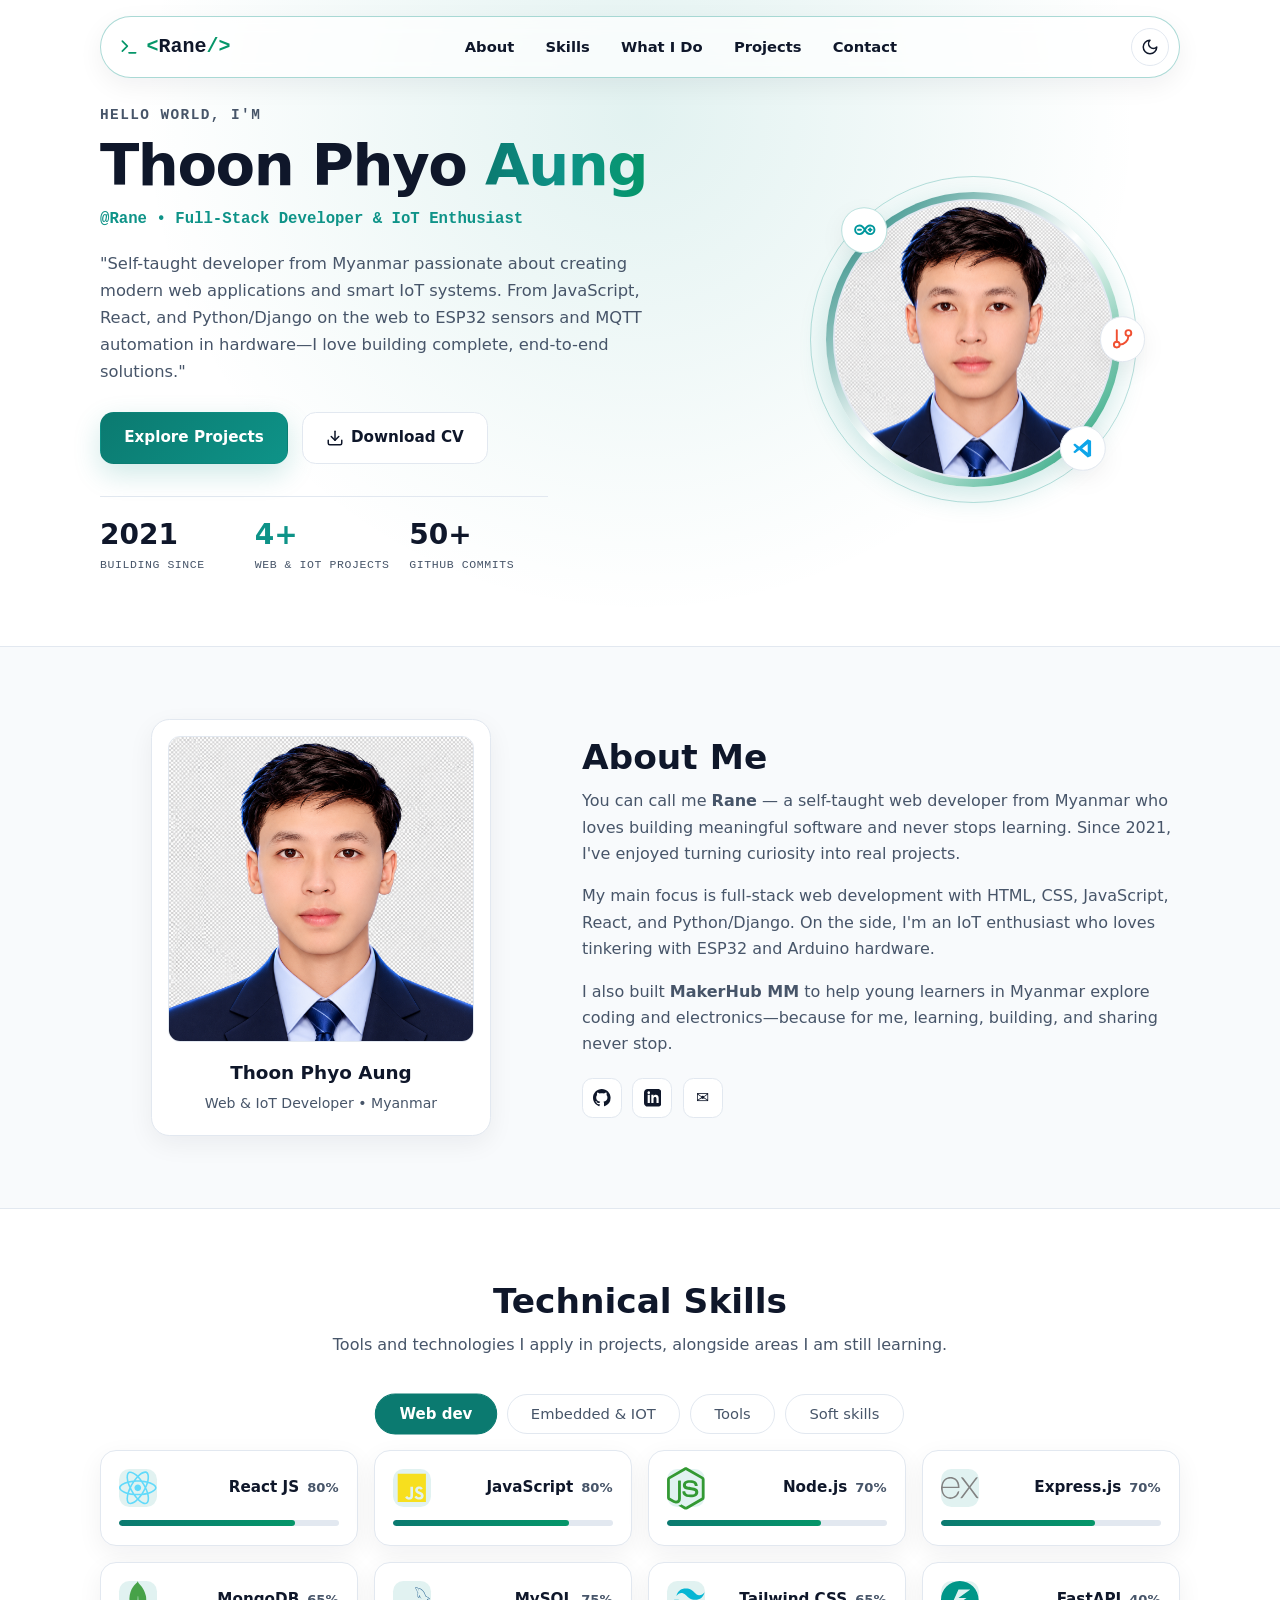
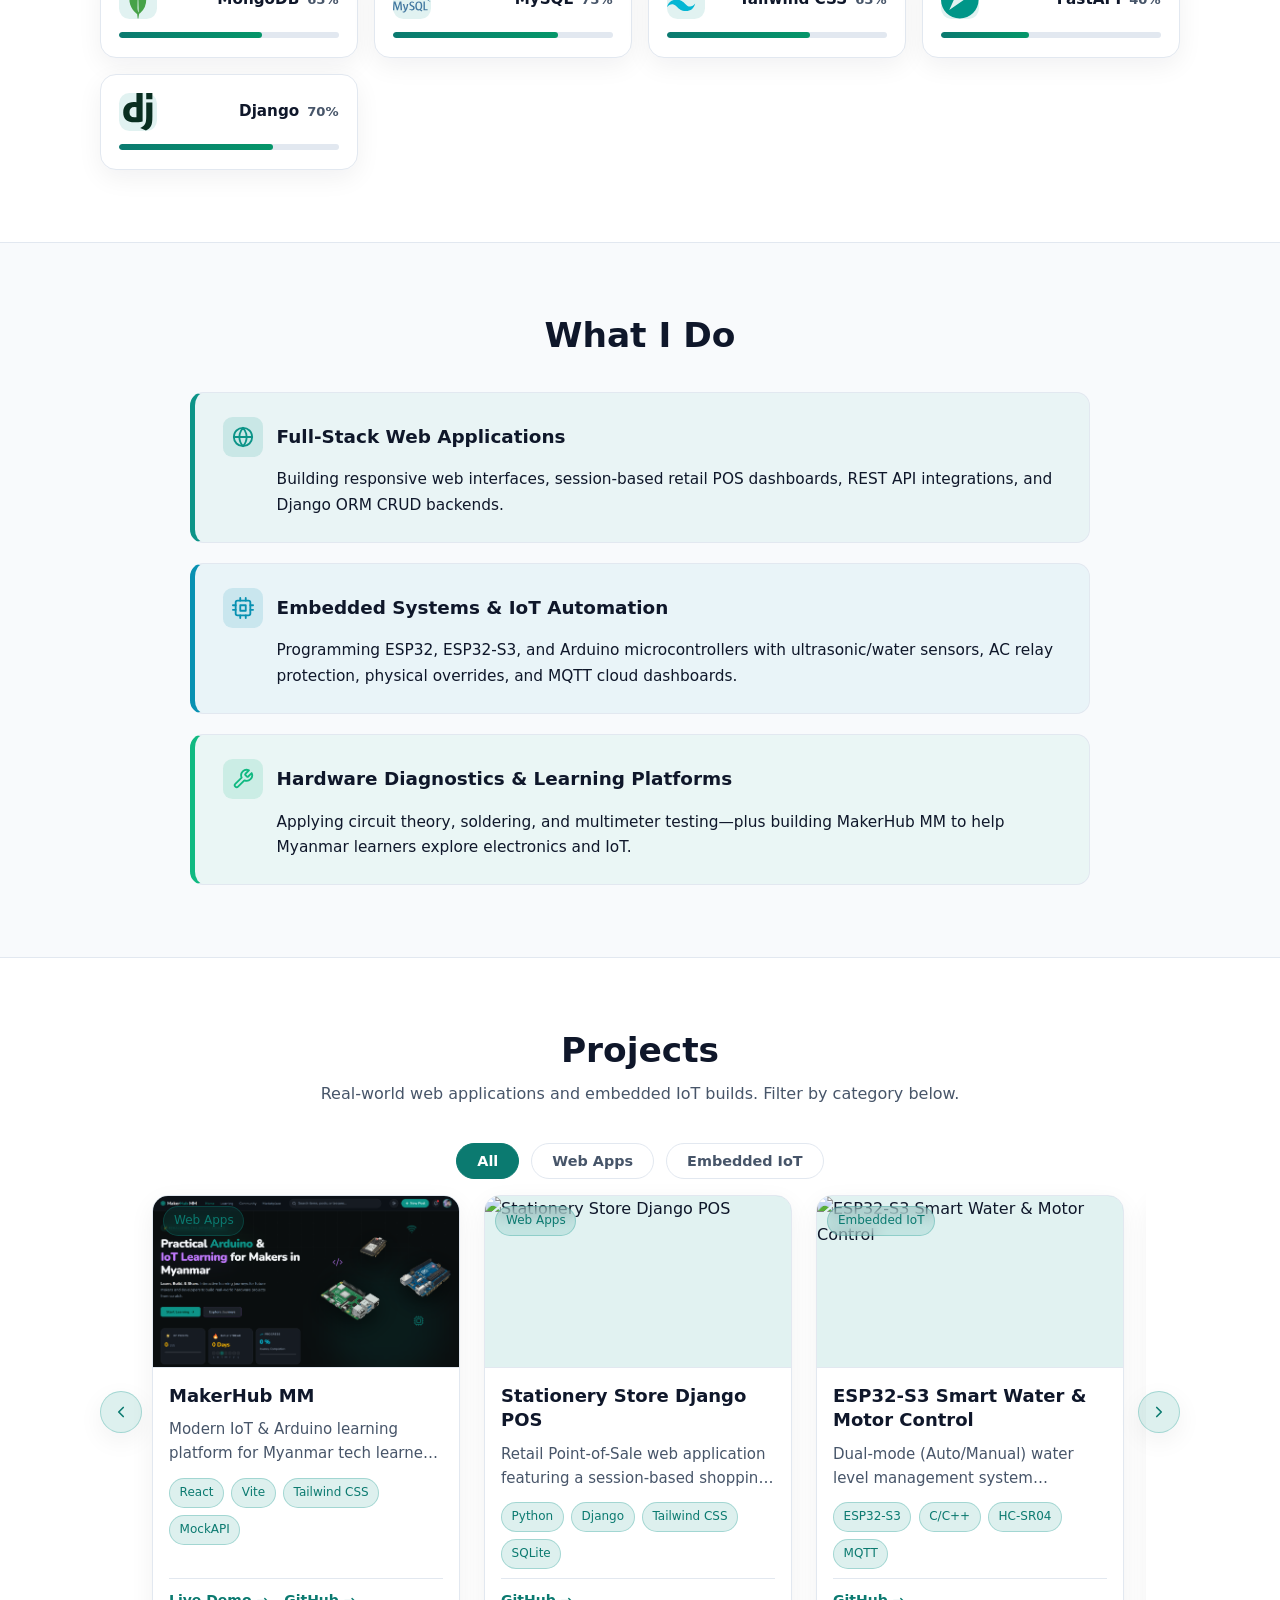
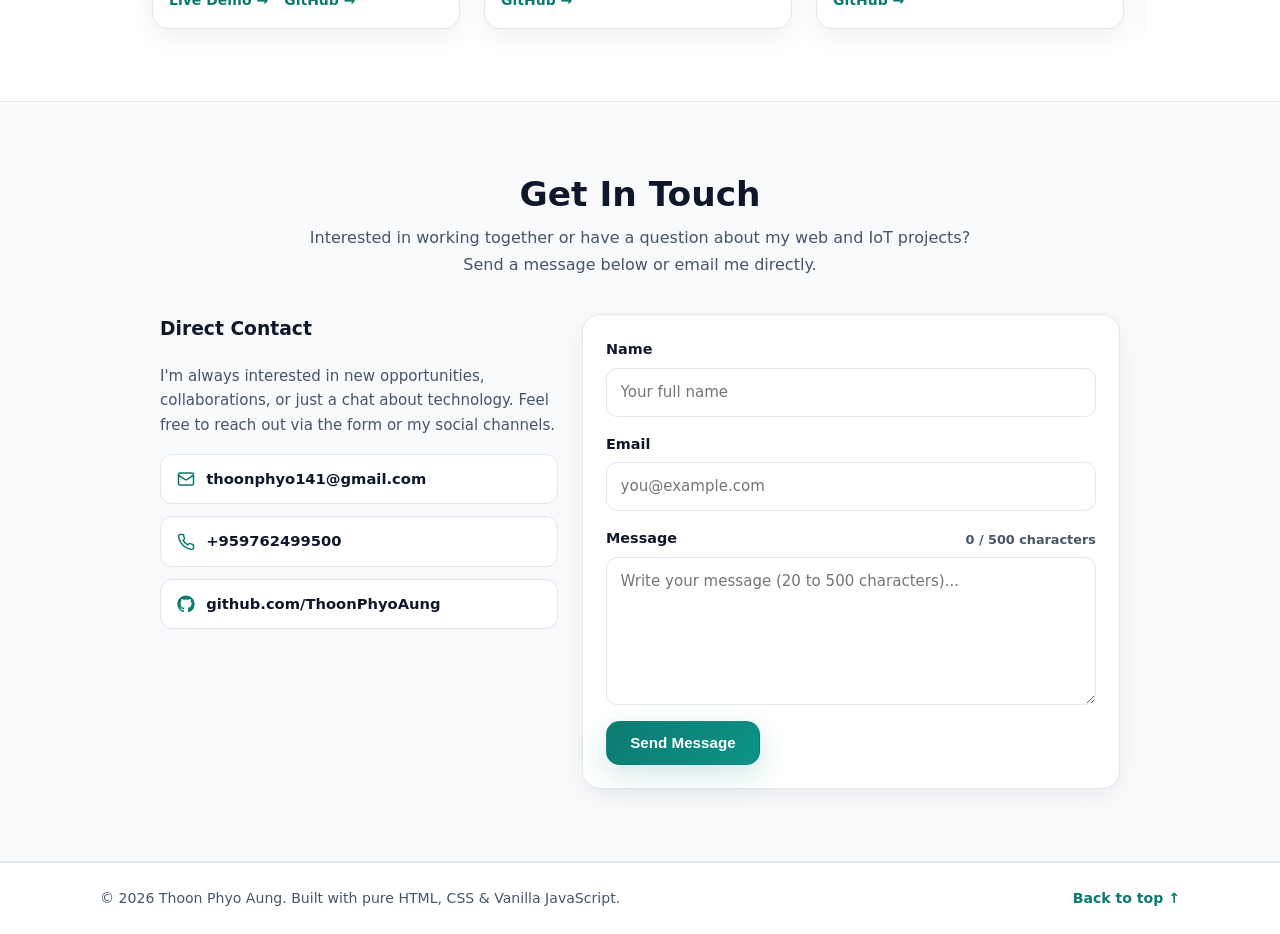
==== portfolio/index.html @ d7979cf4 "Add portfolio folder" ====
<!doctype html>
<html lang="en" data-theme="light">
  <head>
    <meta charset="UTF-8" />
    <meta name="viewport" content="width=device-width, initial-scale=1.0" />
    <meta
      name="description"
      content="Portfolio of Thoon Phyo Aung (@Rane) — Software Developer specializing in Full-Stack Web Development and Embedded IoT Systems."
    />
    <title>Thoon Phyo Aung | Software Developer</title>
    <link rel="stylesheet" href="css/style.css" />
    <script src="js/main.js" defer></script>
  </head>
  <body>
    <!-- mouse pointer -->
    <div class="pointer-fx-layer" id="pointer-fx-layer" aria-hidden="true"></div>

    <!-- ================= FLOATING PILL HEADER & NAVIGATION ================= -->
    <header class="site-header">
      <div class="container">
        <div class="nav-pill">
          <a href="#hero" class="brand-logo" aria-label="Thoon Phyo Aung Home">
            <svg
              class="brand-icon"
              viewBox="0 0 24 24"
              width="20"
              height="20"
              fill="none"
              stroke="currentColor"
              stroke-width="2"
              stroke-linecap="round"
              stroke-linejoin="round"
              aria-hidden="true"
            >
              <path d="M12 19h8"></path>
              <path d="m4 17 6-6-6-6"></path>
            </svg>
            <span>
              <span class="brand-bracket" aria-hidden="true">&lt;</span
              >Rane<span class="brand-bracket" aria-hidden="true">/&gt;</span>
            </span>
          </a>

          <nav class="desktop-nav" aria-label="Primary Navigation">
            <ul class="nav-list">
              <li><a href="#about" class="nav-link">About</a></li>
              <li><a href="#skills" class="nav-link">Skills</a></li>
              <li><a href="#what-i-do" class="nav-link">What I Do</a></li>
              <li><a href="#projects" class="nav-link">Projects</a></li>
              <li><a href="#contact" class="nav-link">Contact</a></li>
            </ul>
          </nav>

          <div class="header-actions">
            <button
              type="button"
              id="theme-toggle"
              class="icon-btn theme-toggle"
              aria-label="Switch to dark theme"
            >
              <span class="theme-icon" aria-hidden="true">
                <svg
                  class="icon-sun"
                  viewBox="0 0 24 24"
                  width="18"
                  height="18"
                  fill="none"
                  stroke="currentColor"
                  stroke-width="2"
                  stroke-linecap="round"
                  stroke-linejoin="round"
                  hidden
                >
                  <circle cx="12" cy="12" r="4"></circle>
                  <path
                    d="M12 2v2M12 20v2M4.93 4.93l1.41 1.41M17.66 17.66l1.41 1.41M2 12h2M20 12h2M6.34 17.66l-1.41 1.41M19.07 4.93l-1.41 1.41"
                  ></path>
                </svg>

                <svg
                  class="icon-moon"
                  viewBox="0 0 24 24"
                  width="18"
                  height="18"
                  fill="none"
                  stroke="currentColor"
                  stroke-width="2"
                  stroke-linecap="round"
                  stroke-linejoin="round"
                >
                  <path d="M12 3a6 6 0 0 0 9 9 9 9 0 1 1-9-9Z"></path>
                </svg>
              </span>
            </button>

            <button
              type="button"
              id="menu-toggle"
              class="icon-btn menu-btn"
              aria-label="Open navigation menu"
              aria-expanded="false"
              aria-controls="mobile-menu"
            >
              <span class="menu-icon" aria-hidden="true">☰</span>
            </button>
          </div>
        </div>

        <nav
          id="mobile-menu"
          class="mobile-nav"
          aria-label="Mobile Navigation"
          hidden
        >
          <ul class="mobile-nav-list">
            <li><a href="#about" class="mobile-nav-link">About</a></li>
            <li><a href="#skills" class="mobile-nav-link">Skills</a></li>
            <li><a href="#what-i-do" class="mobile-nav-link">What I Do</a></li>
            <li><a href="#projects" class="mobile-nav-link">Projects</a></li>
            <li><a href="#contact" class="mobile-nav-link">Contact</a></li>
          </ul>
        </nav>
      </div>
    </header>

    <!-- 1. HERO SECTION -->
    <section id="hero" class="hero-section">
      <div class="container hero-grid">
        <!-- Left Column: Intro, Bio, btns & Metrics -->
        <div class="hero-content">
          <p class="hero-greeting">Hello World, I'm</p>

          <h1 class="hero-title">
            Thoon Phyo <span class="text-gradient">Aung</span>
          </h1>

          <p class="hero-role">
            @Rane • Full-Stack Developer &amp; IoT Enthusiast
          </p>

          <p class="hero-description">
            "Self-taught developer from Myanmar passionate about creating modern
            web applications and smart IoT systems. From JavaScript, React, and
            Python/Django on the web to ESP32 sensors and MQTT automation in
            hardware—I love building complete, end-to-end solutions."
          </p>

          <div class="hero-btns">
            <a href="#projects" class="btn btn-primary">Explore Projects</a>

            <a
              href="assets/Thoon_Phyo_Aung_CV.pdf"
              download="Thoon-Phyo-Aung-CV.pdf"
              class="btn btn-tint"
            >
              <svg
                width="18"
                height="18"
                viewBox="0 0 24 24"
                fill="none"
                stroke="currentColor"
                stroke-width="2"
                stroke-linecap="round"
                stroke-linejoin="round"
                aria-hidden="true"
              >
                <path d="M21 15v4a2 2 0 0 1-2 2H5a2 2 0 0 1-2-2v-4"></path>
                <polyline points="7 10 12 15 17 10"></polyline>
                <line x1="12" x2="12" y1="15" y2="3"></line>
              </svg>
              <span>Download CV</span>
            </a>
          </div>

          <div class="hero-metrics">
            <div class="metric-item">
              <span class="metric-value">2021</span>
              <span class="metric-label">Building Since</span>
            </div>
            <div class="metric-item">
              <span class="metric-value metric-accent">4+</span>
              <span class="metric-label">Web &amp; IoT Projects</span>
            </div>
            <div class="metric-item">
              <span class="metric-value">50+</span>
              <span class="metric-label">GitHub Commits</span>
            </div>
          </div>
        </div>

        <!-- Right Column: Avatar + Ring + Floating Badges -->
        <div class="hero-visual">
          <div class="avatar-wrapper">
            <div class="avatar-pulse" aria-hidden="true"></div>

            <div class="avatar-ring">
              <div class="avatar-frame">
                <img
                  src="assets/avatar.png"
                  alt="Avatar of Thoon Phyo Aung"
                  class="avatar-img"
                />
              </div>
            </div>

            <div class="floating-badge badge-top" aria-hidden="true">
              <!-- Arduino Infinity Icon -->
              <svg
                class="badge-icon icon-arduino"
                viewBox="0 0 24 24"
                width="16"
                height="16"
                fill="none"
                stroke="currentColor"
                stroke-width="2"
                stroke-linecap="round"
                stroke-linejoin="round"
              >
                <path
                  d="M12 12c-1.5-3-3.5-4.5-5.5-4.5a4.5 4.5 0 0 0 0 9c2 0 4-1.5 5.5-4.5Zm0 0c1.5 3 3.5 4.5 5.5 4.5a4.5 4.5 0 0 0 0-9c-2 0-4 1.5-5.5 4.5Z"
                ></path>
                <path d="M5 12h3M16 12h3M17.5 10.5v3"></path>
              </svg>
            </div>

            <div class="floating-badge badge-bottom" aria-hidden="true">
              <!-- VS Code Ribbon Icon -->
              <svg
                class="badge-icon icon-vscode"
                viewBox="0 0 24 24"
                width="16"
                height="16"
                fill="currentColor"
                fill-rule="evenodd"
              >
                <path
                  d="M17.5 2.5 21 4.2v15.6l-3.5 1.7-8.7-7.8-4.5 3.4-1.8-1.4L6.2 12 2.5 8.3l1.8-1.4 4.5 3.4 8.7-7.8Zm0 4.9L11.8 12l5.7 4.6V7.4Z"
                ></path>
              </svg>
            </div>

            <div class="floating-badge badge-side" aria-hidden="true">
              <!-- Git Branch Icon -->
              <svg
                class="badge-icon icon-git"
                viewBox="0 0 24 24"
                width="16"
                height="16"
                fill="none"
                stroke="currentColor"
                stroke-width="2"
                stroke-linecap="round"
                stroke-linejoin="round"
              >
                <line x1="6" x2="6" y1="3" y2="15"></line>
                <circle cx="18" cy="6" r="3"></circle>
                <circle cx="6" cy="18" r="3"></circle>
                <path d="M18 9a9 9 0 0 1-9 9"></path>
              </svg>
            </div>
          </div>
        </div>
      </div>
    </section>

    <!-- 2. ABOUT ME (Polaroid Photo Card Left + Story & Socials Right) -->
    <section id="about" class="section section-alt">
      <div class="container">
        <div class="about-split">
          <aside class="card polaroid-card">
            <div class="polaroid-frame">
              <img src="assets/avatar.png" alt="Portrait of Thoon Phyo Aung" />
            </div>
            <div class="polaroid-caption">
              <h2 class="profile-card-name">Thoon Phyo Aung</h2>
              <p class="profile-card-role">Web &amp; IoT Developer • Myanmar</p>
            </div>
          </aside>

          <div class="about-story">
            <h2 class="section-title">About Me</h2>
            <p>
              You can call me <strong>Rane</strong> — a self-taught web
              developer from Myanmar who loves building meaningful software and
              never stops learning. Since 2021, I've enjoyed turning curiosity
              into real projects.
            </p>
            <p>
              My main focus is full-stack web development with HTML, CSS,
              JavaScript, React, and Python/Django. On the side, I'm an IoT
              enthusiast who loves tinkering with ESP32 and Arduino hardware.
            </p>
            <p>
              I also built <strong>MakerHub MM</strong> to help young learners
              in Myanmar explore coding and electronics—because for me,
              learning, building, and sharing never stop.
            </p>

            <!-- Social Icon Row under About Me (like sister's layout) -->
            <div class="about-socials" aria-label="Social profiles">
              <a
                href="https://github.com/ThoonPhyoAung"
                target="_blank"
                rel="noopener noreferrer"
                class="social-icon-btn"
                aria-label="GitHub profile"
                title="GitHub"
              >
                <svg class="social-svg" viewBox="0 0 24 24" aria-hidden="true">
                  <path
                    fill="currentColor"
                    d="M12 0C5.37 0 0 5.37 0 12c0 5.31 3.435 9.795 8.205 11.385.6.105.825-.255.825-.57 0-.285-.015-1.23-.015-2.235-3.015.555-3.795-.735-4.035-1.41-.135-.345-.72-1.41-1.23-1.695-.42-.225-1.02-.78-.015-.795.945-.015 1.62.87 1.845 1.23 1.08 1.815 2.805 1.305 3.495.99.105-.78.42-1.305.765-1.605-2.67-.3-5.46-1.335-5.46-5.925 0-1.305.465-2.385 1.23-3.225-.12-.3-.54-1.53.12-3.18 0 0 1.005-.315 3.3 1.23.96-.27 1.98-.405 3-.405s2.04.135 3 .405c2.295-1.56 3.3-1.23 3.3-1.23.66 1.65.24 2.88.12 3.18.765.84 1.23 1.905 1.23 3.225 0 4.605-2.805 5.625-5.475 5.925.435.375.81 1.095.81 2.22 0 1.605-.015 2.895-.015 3.3 0 .315.225.69.825.57A12.02 12.02 0 0024 12c0-6.63-5.37-12-12-12z"
                  />
                </svg>
              </a>

              <a
                href="https://www.linkedin.com/in/thoon-phyo-aung-/"
                target="_blank"
                rel="noopener noreferrer"
                class="social-icon-btn"
                aria-label="LinkedIn profile"
                title="LinkedIn"
              >
                <svg class="social-svg" viewBox="0 0 24 24" aria-hidden="true">
                  <path
                    fill="currentColor"
                    d="M19 0h-14c-2.761 0-5 2.239-5 5v14c0 2.761 2.239 5 5 5h14c2.762 0 5-2.239 5-5v-14c0-2.761-2.238-5-5-5zm-11 19h-3v-11h3v11zm-1.5-12.268c-.966 0-1.75-.79-1.75-1.764s.784-1.764 1.75-1.764 1.75.79 1.75 1.764-.783 1.764-1.75 1.764zm13.5 12.268h-3v-5.604c0-3.368-4-3.113-4 0v5.604h-3v-11h3v1.765c1.396-2.586 7-2.777 7 2.476v6.759z"
                  />
                </svg>
              </a>

              <a
                href="mailto:thoonphyoaung.dev@gmail.com"
                class="social-icon-btn"
                aria-label="Send email"
                title="Email"
              >
                <span aria-hidden="true">✉</span>
              </a>
            </div>
          </div>
        </div>
      </div>
    </section>

    <!-- 3. TECHNICAL SKILLS (Shi-style Pill Tabs + 4-Column Compact Cards) -->
    <section id="skills" class="section" aria-labelledby="skills-title">
      <div class="container">
        <div class="section-header centered">
          <h2 id="skills-title" class="section-title">Technical Skills</h2>
          <p class="section-subtitle">
            Tools and technologies I apply in projects, alongside areas I am
            still learning.
          </p>
        </div>

        <div
          id="skills-nav"
          class="skills-nav"
          role="tablist"
          aria-label="Filter skills by category"
        >
          <button
            type="button"
            class="skill-tab-btn is-active"
            role="tab"
            aria-selected="true"
            data-skill-tab="web"
          >
            Web dev
          </button>
          <button
            type="button"
            class="skill-tab-btn"
            role="tab"
            aria-selected="false"
            data-skill-tab="iot"
          >
            Embedded & IOT
          </button>
          <button
            type="button"
            class="skill-tab-btn"
            role="tab"
            aria-selected="false"
            data-skill-tab="tools"
          >
            Tools
          </button>
          <button
            type="button"
            class="skill-tab-btn"
            role="tab"
            aria-selected="false"
            data-skill-tab="soft"
          >
            Soft skills
          </button>
        </div>

        <!-- Step 2 မှာ Skill Card ၂၀ ခုကို ဒီ <ul> ထဲ ထည့်ပါမယ် -->
        <ul id="skills-grid" class="skills-compact-grid"></ul>
      </div>
    </section>

    <!-- 4. WHAT I DO (3 Horizontal Tinted Strips) -->
    <section id="what-i-do" class="section section-alt">
      <div class="container">
        <div class="section-header centered">
          <h2 class="section-title">What I Do</h2>
        </div>

        <div class="pillars-stack">
          <!-- Strip 1: Teal -->
          <article class="pillar-strip pillar-teal">
            <div class="pillar-header">
              <span class="pillar-icon" aria-hidden="true">
                <svg
                  viewBox="0 0 24 24"
                  width="22"
                  height="22"
                  fill="none"
                  stroke="currentColor"
                  stroke-width="2"
                  stroke-linecap="round"
                  stroke-linejoin="round"
                >
                  <circle cx="12" cy="12" r="10"></circle>
                  <line x1="2" y1="12" x2="22" y2="12"></line>
                  <path
                    d="M12 2a15.3 15.3 0 0 1 4 10 15.3 15.3 0 0 1-4 10 15.3 15.3 0 0 1-4-10 15.3 15.3 0 0 1 4-10z"
                  ></path>
                </svg>
              </span>
              <h3>Full-Stack Web Applications</h3>
            </div>
            <p>
              Building responsive web interfaces, session-based retail POS
              dashboards, REST API integrations, and Django ORM CRUD backends.
            </p>
          </article>

          <!-- Strip 2: Cyan -->
          <article class="pillar-strip pillar-cyan">
            <div class="pillar-header">
              <span class="pillar-icon" aria-hidden="true">
                <svg
                  viewBox="0 0 24 24"
                  width="22"
                  height="22"
                  fill="none"
                  stroke="currentColor"
                  stroke-width="2"
                  stroke-linecap="round"
                  stroke-linejoin="round"
                >
                  <rect x="4" y="4" width="16" height="16" rx="2" ry="2"></rect>
                  <rect x="9" y="9" width="6" height="6"></rect>
                  <line x1="9" y1="1" x2="9" y2="4"></line>
                  <line x1="15" y1="1" x2="15" y2="4"></line>
                  <line x1="9" y1="20" x2="9" y2="23"></line>
                  <line x1="15" y1="20" x2="15" y2="23"></line>
                  <line x1="20" y1="9" x2="23" y2="9"></line>
                  <line x1="20" y1="14" x2="23" y2="14"></line>
                  <line x1="1" y1="9" x2="4" y2="9"></line>
                  <line x1="1" y1="14" x2="4" y2="14"></line>
                </svg>
              </span>
              <h3>Embedded Systems &amp; IoT Automation</h3>
            </div>
            <p>
              Programming ESP32, ESP32-S3, and Arduino microcontrollers with
              ultrasonic/water sensors, AC relay protection, physical overrides,
              and MQTT cloud dashboards.
            </p>
          </article>

          <!-- Strip 3: Mint -->
          <article class="pillar-strip pillar-mint">
            <div class="pillar-header">
              <span class="pillar-icon" aria-hidden="true">
                <svg
                  viewBox="0 0 24 24"
                  width="22"
                  height="22"
                  fill="none"
                  stroke="currentColor"
                  stroke-width="2"
                  stroke-linecap="round"
                  stroke-linejoin="round"
                >
                  <path
                    d="M14.7 6.3a1 1 0 0 0 0 1.4l1.6 1.6a1 1 0 0 0 1.4 0l3.77-3.77a6 6 0 0 1-7.94 7.94l-6.91 6.91a2.12 2.12 0 0 1-3-3l6.91-6.91a6 6 0 0 1 7.94-7.94l-3.76 3.76z"
                  ></path>
                </svg>
              </span>
              <h3>Hardware Diagnostics &amp; Learning Platforms</h3>
            </div>
            <p>
              Applying circuit theory, soldering, and multimeter testing—plus
              building MakerHub MM to help Myanmar learners explore electronics
              and IoT.
            </p>
          </article>
        </div>
      </div>
    </section>

    <!-- ==================== PART 5: PROJECTS ==================== -->
    <section id="projects" class="section" aria-labelledby="projects-heading">
      <div class="container">
        <div class="section-header centered">
          <h2 id="projects-heading" class="section-title">Projects</h2>
          <p class="section-subtitle">
            Real-world web applications and embedded IoT builds. Filter by
            category below.
          </p>
        </div>

        <!-- Filter Controls -->
        <div
          class="project-filters"
          role="group"
          aria-label="Filter projects by category"
        >
          <button
            type="button"
            class="filter-btn is-active"
            data-filter="All"
            aria-pressed="true"
          >
            All
          </button>
          <button
            type="button"
            class="filter-btn"
            data-filter="Web Apps"
            aria-pressed="false"
          >
            Web Apps
          </button>
          <button
            type="button"
            class="filter-btn"
            data-filter="Embedded IoT"
            aria-pressed="false"
          >
            Embedded IoT
          </button>
        </div>

        <!-- Live Count -->
        <p id="projects-count" class="projects-count" aria-live="polite" hidden>
          Loading projects...
        </p>

        <!-- Carousel: [ < ]  [ Cards ]  [ > ] -->
        <div class="projects-carousel">
          <button
            type="button"
            id="projects-prev"
            class="carousel-btn"
            aria-label="Previous project"
            hidden
          >
            <svg
              viewBox="0 0 24 24"
              width="18"
              height="18"
              fill="none"
              stroke="currentColor"
              stroke-width="2.2"
              stroke-linecap="round"
              stroke-linejoin="round"
              aria-hidden="true"
            >
              <polyline points="15 18 9 12 15 6" />
            </svg>
          </button>

          <!-- JS will render project cards inside here -->
          <div id="projects-grid" class="projects-grid"></div>

          <button
            type="button"
            id="projects-next"
            class="carousel-btn"
            aria-label="Next project"
            hidden
          >
            <svg
              viewBox="0 0 24 24"
              width="18"
              height="18"
              fill="none"
              stroke="currentColor"
              stroke-width="2.2"
              stroke-linecap="round"
              stroke-linejoin="round"
              aria-hidden="true"
            >
              <polyline points="9 18 15 12 9 6" />
            </svg>
          </button>
        </div>

        <!-- Empty State (Project မရှိရင် JS က ဖော်ပေးမယ်) -->
        <p id="projects-empty" class="projects-empty" hidden>
          No projects found in this category.
        </p>
      </div>
    </section>

    <!-- ==================== PART 6: CONTACT ==================== -->
    <section
      id="contact"
      class="section section-alt"
      aria-labelledby="contact-heading"
    >
      <div class="container">
        <div class="section-header centered">
          <h2 id="contact-heading" class="section-title">Get In Touch</h2>
          <p class="section-subtitle">
            Interested in working together or have a question about my web and
            IoT projects? Send a message below or email me directly.
          </p>
        </div>

        <div class="contact-layout">
          <!-- Direct Contact (No outer box, individual boxes for each contact method) -->
          <div class="contact-info-card">
            <h3>Direct Contact</h3>
            <p class="contact-note">
              I'm always interested in new opportunities, collaborations, or
              just a chat about technology. Feel free to reach out via the form
              or my social channels.
            </p>

            <div class="contact-details">
              <a class="contact-item-link" href="mailto:thoonphyo141@gmail.com">
                <svg
                  class="contact-icon"
                  viewBox="0 0 24 24"
                  width="18"
                  height="18"
                  fill="none"
                  stroke="currentColor"
                  stroke-width="2"
                  stroke-linecap="round"
                  stroke-linejoin="round"
                  aria-hidden="true"
                >
                  <rect x="2" y="4" width="20" height="16" rx="2"></rect>
                  <path d="m22 7-8.97 5.7a1.94 1.94 0 0 1-2.06 0L2 7"></path>
                </svg>
                <span>thoonphyo141@gmail.com</span>
              </a>

              <a class="contact-item-link" href="tel:+959762499500">
                <svg
                  class="contact-icon"
                  viewBox="0 0 24 24"
                  width="18"
                  height="18"
                  fill="none"
                  stroke="currentColor"
                  stroke-width="2"
                  stroke-linecap="round"
                  stroke-linejoin="round"
                  aria-hidden="true"
                >
                  <path
                    d="M22 16.92v3a2 2 0 0 1-2.18 2 19.79 19.79 0 0 1-8.63-3.07 19.5 19.5 0 0 1-6-6 19.79 19.79 0 0 1-3.07-8.67A2 2 0 0 1 4.11 2h3a2 2 0 0 1 2 1.72 12.84 12.84 0 0 0 .7 2.81 2 2 0 0 1-.45 2.11L8.09 9.91a16 16 0 0 0 6 6l1.27-1.27a2 2 0 0 1 2.11-.45 12.84 12.84 0 0 0 2.81.7A2 2 0 0 1 22 16.92z"
                  ></path>
                </svg>
                <span>+959762499500</span>
              </a>

              <a
                class="contact-item-link"
                href="https://github.com/ThoonPhyoAung"
                target="_blank"
                rel="noopener noreferrer"
              >
                <svg
                  class="contact-icon"
                  viewBox="0 0 24 24"
                  width="18"
                  height="18"
                  fill="currentColor"
                  aria-hidden="true"
                >
                  <path
                    d="M12 .5C5.65.5.5 5.65.5 12c0 5.08 3.29 9.39 7.86 10.91.58.11.79-.25.79-.56 0-.28-.01-1.02-.02-2-3.2.69-3.88-1.54-3.88-1.54-.52-1.33-1.28-1.68-1.28-1.68-1.05-.72.08-.7.08-.7 1.16.08 1.77 1.19 1.77 1.19 1.03 1.77 2.71 1.26 3.37.96.1-.75.4-1.26.73-1.55-2.55-.29-5.24-1.28-5.24-5.68 0-1.25.45-2.28 1.18-3.08-.12-.29-.51-1.46.11-3.04 0 0 .97-.31 3.17 1.18a11.02 11.02 0 0 1 5.77 0c2.2-1.49 3.16-1.18 3.16-1.18.63 1.58.24 2.75.12 3.04.74.8 1.18 1.83 1.18 3.08 0 4.41-2.69 5.39-5.25 5.67.41.36.78 1.06.78 2.14 0 1.55-.01 2.8-.01 3.18 0 .31.21.68.8.56A11.51 11.51 0 0 0 23.5 12C23.5 5.65 18.35.5 12 .5z"
                  ></path>
                </svg>
                <span>github.com/ThoonPhyoAung</span>
              </a>
            </div>
          </div>

          <!-- Contact Form -->
          <form id="contact-form" class="card contact-form" novalidate>
            <div class="form-group">
              <label for="contact-name" class="form-label">Name</label>
              <input
                type="text"
                id="contact-name"
                name="name"
                class="form-input"
                placeholder="Your full name"
                autocomplete="name"
                aria-describedby="name-error"
                required
              />
              <p id="name-error" class="field-error" role="alert" hidden></p>
            </div>

            <div class="form-group">
              <label for="contact-email" class="form-label">Email</label>
              <input
                type="email"
                id="contact-email"
                name="email"
                class="form-input"
                placeholder="you@example.com"
                autocomplete="email"
                aria-describedby="email-error"
                required
              />
              <p id="email-error" class="field-error" role="alert" hidden></p>
            </div>

            <div class="form-group">
              <div class="label-row">
                <label for="contact-message" class="form-label">Message</label>
                <span id="message-count" class="char-count" aria-live="polite">
                  0 / 500 characters
                </span>
              </div>
              <textarea
                id="contact-message"
                name="message"
                class="form-input form-textarea"
                rows="5"
                placeholder="Write your message (20 to 500 characters)..."
                aria-describedby="message-count message-error"
                required
              ></textarea>
              <p id="message-error" class="field-error" role="alert" hidden></p>
            </div>

            <button type="submit" class="btn btn-primary submit-btn">
              Send Message
            </button>

            <p
              id="form-status"
              class="form-status"
              role="status"
              aria-live="polite"
              hidden
            ></p>
          </form>
        </div>
      </div>
    </section>

    <!-- ==================== FOOTER ==================== -->
    <footer class="site-footer">
      <div class="container footer-inner">
        <p class="footer-copy">
          &copy; <span id="footer-year">2026</span> Thoon Phyo Aung. Built with
          pure HTML, CSS &amp; Vanilla JavaScript.
        </p>
        <a href="#top" class="footer-top-link">Back to top ↑</a>
      </div>
    </footer>
  </body>
</html>
---- portfolio/css/style.css ----
/* ==========================================================================
   Portfolio Stylesheet — Pure CSS (No Frameworks)
   Clean Light-First UX + Floating Glass Pill Navbar + Teal/Mint Brand
   ========================================================================== */

:root,
[data-theme="light"] {
  --bg-page: #ffffff;
  --bg-alt: #f8fafc;
  --bg-card: #ffffff;
  --border-color: #e2e8f0;

  /* Floating Pill Glass: bg-white/25 + blur(10px) */
  --nav-pill-bg: rgba(255, 255, 255, 0.72);
  --hero-glow: rgba(14, 147, 136, 0.09);
  --nav-pill-border: rgba(14, 147, 136, 0.35);

  --text-primary: #0f172a;
  --text-muted: #475569;

  --accent: #0b7a70;
  --accent-bright: #0e9388;
  --mint: #059669;
  --accent-soft: rgba(14, 147, 136, 0.12);
  --highlight-bg: rgba(14, 147, 136, 0.14);
  --highlight-border: rgba(14, 147, 136, 0.28);
  --on-accent: #ffffff;

  /* Sister-style 3 Tinted Horizontal Strips */
  --pillar-teal-bg: rgba(14, 147, 136, 0.12);
  --pillar-teal-border: rgba(14, 147, 136, 0.28);
  --pillar-cyan-bg: rgba(56, 189, 248, 0.14);
  --pillar-cyan-border: rgba(56, 189, 248, 0.32);
  --pillar-mint-bg: rgba(16, 185, 129, 0.14);
  --pillar-mint-border: rgba(16, 185, 129, 0.32);

  --badge-core-bg: rgba(14, 147, 136, 0.12);
  --badge-core-text: #0b6e65;
  --badge-learn-bg: rgba(217, 119, 6, 0.14);
  --badge-learn-text: #92400e;

  --error-color: #b91c1c;
  --error-bg: #fef2f2;
  --error-border: #ef4444;

  --success-color: #065f46;
  --success-bg: #ecfdf5;
  --success-border: #10b981;

  --shadow-card: 0 8px 26px rgba(15, 23, 42, 0.06);
  --shadow-glow: 0 10px 28px rgba(14, 147, 136, 0.2);
  --focus-ring: #0e9388;
}

[data-theme="dark"] {
  --bg-page: #0a0f14;
  --bg-alt: #0e151d;
  --bg-card: #111a22;
  --border-color: #1e2d3a;

  /* Dark mode #869DA4 frosted glass pill */
  --nav-pill-bg: rgba(134, 157, 164, 0.18);
  --hero-glow: rgba(14, 147, 136, 0.22);
  --nav-pill-border: rgba(20, 184, 166, 0.35);

  --text-primary: #f8fafc;
  --text-muted: #94a3b8;

  --accent: #0e9388;
  --accent-bright: #14b8a6;
  --mint: #00f5a0;
  --accent-soft: rgba(14, 147, 136, 0.2);
  --highlight-bg: rgba(14, 147, 136, 0.18);
  --highlight-border: rgba(20, 184, 166, 0.35);
  --on-accent: #ffffff;

  --pillar-teal-bg: rgba(14, 147, 136, 0.16);
  --pillar-teal-border: rgba(20, 184, 166, 0.34);
  --pillar-cyan-bg: rgba(56, 189, 248, 0.12);
  --pillar-cyan-border: rgba(56, 189, 248, 0.3);
  --pillar-mint-bg: rgba(0, 245, 160, 0.12);
  --pillar-mint-border: rgba(0, 245, 160, 0.3);

  --badge-core-bg: rgba(0, 245, 160, 0.12);
  --badge-core-text: #00f5a0;
  --badge-learn-bg: rgba(251, 191, 36, 0.14);
  --badge-learn-text: #fcd34d;

  --error-color: #fca5a5;
  --error-bg: rgba(239, 68, 68, 0.14);
  --error-border: #f87171;

  --success-color: #34d399;
  --success-bg: rgba(0, 245, 160, 0.12);
  --success-border: #00f5a0;

  --shadow-card: 0 10px 30px rgba(0, 0, 0, 0.38);
  --shadow-glow: 0 6px 18px rgba(14, 147, 136, 0.22);
  --focus-ring: #00f5a0;
}

/* ================= BASE ================= */
*,
*::before,
*::after {
  box-sizing: border-box;
}

html {
  scroll-behavior: smooth;
  scroll-padding-top: 6rem;
}

body {
  margin: 0;
  background-color: var(--bg-page);
  color: var(--text-primary);
  font-family:
    system-ui,
    -apple-system,
    BlinkMacSystemFont,
    "Segoe UI",
    Roboto,
    sans-serif;
  line-height: 1.65;
  transition:
    background-color 0.25s ease,
    color 0.25s ease;
}

img {
  display: block;
  max-width: 100%;
  height: auto;
}

h1,
h2,
h3,
h4,
p,
ul {
  margin-top: 0;
}

a {
  color: inherit;
}

[hidden] {
  display: none !important;
}

:focus-visible {
  outline: 3px solid var(--focus-ring);
  outline-offset: 3px;
}

.skip-link {
  position: absolute;
  top: -100px;
  left: 1rem;
  z-index: 1000;
  padding: 0.65rem 1rem;
  background: var(--accent);
  color: var(--on-accent);
  font-weight: 600;
  border-radius: 0.5rem;
  text-decoration: none;
}

.skip-link:focus {
  top: 1rem;
}

.container {
  width: 100%;
  max-width: 1120px;
  margin: 0 auto;
  padding: 0 1.25rem;
}

.section {
  padding: 4.5rem 0;
}

.section-alt {
  background-color: var(--bg-alt);
  border-top: 1px solid var(--border-color);
  border-bottom: 1px solid var(--border-color);
}

.section-header {
  max-width: 680px;
  margin-bottom: 2.25rem;
}

.section-header.centered {
  margin-left: auto;
  margin-right: auto;
  text-align: center;
}

.section-title {
  margin-bottom: 0.6rem;
  font-size: clamp(1.65rem, 3vw, 2.15rem);
  font-weight: 800;
  line-height: 1.2;
}

.section-subtitle {
  margin-bottom: 0;
  color: var(--text-muted);
}

.card {
  background-color: var(--bg-card);
  border: 1px solid var(--border-color);
  border-radius: 1.15rem;
  padding: 1.45rem;
  box-shadow: var(--shadow-card);
  transition:
    transform 0.2s ease,
    border-color 0.2s ease,
    background-color 0.25s ease;
}

/* ================= FLOATING GLASS PILL NAVBAR ================= */

.site-header {
  position: fixed;
  top: 1rem;
  left: 0;
  right: 0;
  z-index: 100;
  pointer-events: none;
}
.nav-pill,
.mobile-nav {
  pointer-events: auto;
}

.nav-pill {
  min-height: 3.85rem;
  padding: 0.45rem 0.65rem 0.45rem 1.15rem;
  display: flex;
  align-items: center;
  justify-content: space-between;
  gap: 0.75rem;
  border-radius: 9999px;
  background-color: var(--nav-pill-bg);
  border: 1px solid var(--nav-pill-border);
  box-shadow: var(--shadow-card);
  backdrop-filter: blur(10px);
  -webkit-backdrop-filter: blur(10px);
  transition:
    background-color 0.25s ease,
    border-color 0.25s ease;
}

.brand-logo {
  display: inline-flex;
  align-items: center;
  gap: 0.45rem;
  font-family: ui-monospace, SFMono-Regular, Menlo, Monaco, Consolas, monospace;
  font-size: 1.25rem;
  font-weight: 800;
  line-height: 1;
  text-decoration: none;
  white-space: nowrap;
}

.brand-icon {
  color: var(--mint);
  flex-shrink: 0;
  transition: transform 0.2s ease;
}

.brand-logo:hover .brand-icon {
  transform: rotate(12deg);
}

.brand-bracket {
  color: var(--mint);
}

.desktop-nav {
  display: none;
}

.nav-list {
  list-style: none;
  padding: 0;
  margin: 0;
  display: flex;
  align-items: center;
  gap: 0.35rem;
}

.nav-link {
  display: inline-block;
  padding: 0.42rem 0.8rem;
  border-radius: 9999px;
  font-size: 0.92rem;
  font-weight: 600;
  color: var(--text-primary);
  text-decoration: none;
  transition:
    background-color 0.2s ease,
    color 0.2s ease;
}

.nav-link:hover {
  background-color: var(--accent-soft);
  color: var(--accent-bright);
}

.header-actions {
  display: flex;
  align-items: center;
  gap: 0.45rem;
}

.icon-btn {
  display: inline-flex;
  align-items: center;
  justify-content: center;
  width: 2.35rem;
  height: 2.35rem;
  padding: 0;
  border-radius: 9999px;
  border: 1px solid var(--border-color);
  background-color: transparent;
  color: var(--text-primary);
  font: inherit;
  cursor: pointer;
  transition:
    background-color 0.2s ease,
    border-color 0.2s ease,
    color 0.2s ease,
    transform 0.15s ease;
}

.icon-btn:hover {
  background-color: var(--accent-soft);
  border-color: var(--accent-bright);
  color: var(--accent-bright);
  transform: translateY(-1px);
}

.icon-btn:active {
  transform: scale(0.95);
}

.theme-icon {
  display: inline-flex;
  align-items: center;
  justify-content: center;
}

.menu-btn {
  font-size: 1.05rem;
}
.mobile-nav {
  margin-top: 0.55rem;
  border-radius: 1.25rem;
  background-color: var(--nav-pill-bg);
  border: 1px solid var(--nav-pill-border);
  box-shadow: var(--shadow-card);
  backdrop-filter: blur(12px);
  -webkit-backdrop-filter: blur(12px);
  padding: 0.65rem;
}

.mobile-nav-list {
  list-style: none;
  padding: 0;
  margin: 0;
  display: flex;
  flex-direction: column;
  gap: 0.3rem;
}

.mobile-nav-link {
  display: block;
  padding: 0.65rem 0.95rem;
  border-radius: 9999px;
  font-weight: 600;
  text-decoration: none;
}

.mobile-nav-link:hover {
  background-color: var(--accent-soft);
  color: var(--accent-bright);
}

/* ================= BUTTONS (Hero & Shared) ================= */
.btn {
  display: inline-flex;
  align-items: center;
  justify-content: center;
  gap: 0.45rem;
  padding: 0.78rem 1.45rem;
  border-radius: 0.85rem;
  font-weight: 700;
  font-size: 0.95rem;
  text-decoration: none;
  border: 1px solid transparent;
  cursor: pointer;
  transition:
    transform 0.15s ease,
    box-shadow 0.2s ease,
    border-color 0.2s ease,
    background-color 0.2s ease;
}

.btn:hover {
  transform: translateY(-2px);
}

.btn:active {
  transform: scale(0.98);
}

.btn-primary {
  background: linear-gradient(135deg, var(--accent), var(--accent-bright));
  color: var(--on-accent);
  box-shadow: var(--shadow-glow);
}

.btn-tint {
  background-color: var(--bg-card);
  border-color: var(--border-color);
  color: var(--text-primary);
}

.btn-tint:hover {
  border-color: var(--accent-bright);
  background-color: var(--accent-soft);
}

/* ================= HERO SECTION ================= */
.hero-section {
  position: relative;
  padding: 6.5rem 0 4.5rem;
  background-image: radial-gradient(
    circle at 50% 18%,
    var(--accent-soft) 0%,
    transparent 60%
  );
  overflow-x: clip; /* Prevents horizontal scroll on small screens */
}

.hero-grid {
  display: grid;
  grid-template-columns: minmax(0, 1fr);
  gap: 2.75rem;
  align-items: center;
}

.hero-content {
  text-align: center;
}

.hero-greeting {
  margin-bottom: 0.4rem;
  font-family: ui-monospace, SFMono-Regular, Menlo, Monaco, Consolas, monospace;
  font-size: 0.9rem;
  font-weight: 600;
  letter-spacing: 0.1em;
  text-transform: uppercase;
  color: var(--text-muted);
}

.hero-title {
  margin-bottom: 0.5rem;
  font-size: clamp(2.15rem, 5vw, 3.6rem);
  font-weight: 900;
  line-height: 1.12;
  letter-spacing: -0.025em;
}

.text-gradient {
  background: linear-gradient(
    90deg,
    var(--accent),
    var(--accent-bright),
    var(--mint)
  );
  -webkit-background-clip: text; /* For Safari means iOS */
  background-clip: text; /* For other browsers , text will be clipped */
  color: transparent;
}

.hero-role {
  margin-bottom: 1.15rem;
  font-family: ui-monospace, SFMono-Regular, Menlo, Monaco, Consolas, monospace;
  font-size: 0.98rem;
  font-weight: 600;
  color: var(--accent-bright);
}

.hero-description {
  max-width: 54ch;
  margin: 0 auto 1.65rem;
  color: var(--text-muted);
  font-size: 1.02rem;
}

.hero-btns {
  display: flex;
  flex-wrap: wrap;
  justify-content: center;
  gap: 0.85rem;
}

/* Metrics Row */
.hero-metrics {
  display: grid;
  grid-template-columns: repeat(3, minmax(0, 1fr));
  gap: 1rem;
  max-width: 28rem;
  margin: 2rem auto 0;
  padding-top: 1.35rem;
  border-top: 1px solid var(--border-color);
}

.metric-value {
  display: block;
  font-size: clamp(1.35rem, 2.5vw, 1.75rem);
  font-weight: 800;
  line-height: 1.2;
}

.metric-accent {
  color: var(--accent-bright);
}

.metric-label {
  display: block;
  margin-top: 0.2rem;
  font-family: ui-monospace, SFMono-Regular, Menlo, Monaco, Consolas, monospace;
  font-size: 0.72rem;
  text-transform: uppercase;
  letter-spacing: 0.05em;
  color: var(--text-muted);
}

/* Right Avatar Visual */
.hero-visual {
  order: -1;
  display: flex;
  justify-content: center;
  align-items: center;
  padding: 1rem 0;
}

.avatar-wrapper {
  position: relative;
  display: flex;
  justify-content: center;
  align-items: center;
}

.avatar-pulse {
  position: absolute;
  inset: -1rem;
  border-radius: 50%;
  border: 1px solid var(--highlight-border);
  pointer-events: none;
  animation: ringPulse 4s ease-out infinite;
}

@keyframes ringPulse {
  0% {
    transform: scale(0.95);
    opacity: 0.7;
  }
  100% {
    transform: scale(1.12);
    opacity: 0;
  }
}

.avatar-ring {
  position: relative;
  width: min(295px, 72vw);
  aspect-ratio: 1 / 1;
  padding: 0.45rem;
  border-radius: 50%;
  background: linear-gradient(
    135deg,
    var(--accent),
    var(--bg-card),
    var(--mint)
  );
  box-shadow: var(--shadow-glow);
}

.avatar-frame {
  width: 100%;
  height: 100%;
  border-radius: 50%;
  overflow: hidden;
  background-color: var(--bg-card);
  border: 2px solid var(--border-color);
}

.avatar-img {
  width: 100%;
  height: 100%;
  object-fit: cover;
  object-position: top center;
  transition: transform 0.4s ease;
}

.avatar-ring:hover .avatar-img {
  transform: scale(1.05);
}

/* Step 6 (Floating Live): Add animation to .floating-badge */
.floating-badge {
  position: absolute;
  z-index: 2;
  display: inline-flex;
  align-items: center;
  justify-content: center;
  width: 2.85rem;
  height: 2.85rem;
  border-radius: 50%;
  background-color: var(--bg-card);
  border: 1.5px solid var(--border-color);
  box-shadow: var(--shadow-card);
  transition: border-color 0.2s ease;
  animation: badgeFloat 3.6s ease-in-out infinite;
}

@keyframes badgeFloat {
  0%,
  100% {
    translate: 0 0;
  }
  50% {
    translate: 0 -7px;
  }
}

.floating-badge:hover {
  border-color: var(--accent-bright);
}

.badge-icon {
  width: 1.45rem;
  height: 1.45rem;
  flex-shrink: 0;
}

.icon-arduino {
  color: #00979d;
}

.icon-vscode {
  color: #0ea5e9;
}

.icon-git {
  color: #f05032;
}

.badge-top {
  top: 13%;
  left: 13%;
  transform: translate(-50%, -50%);
  border-color: var(--highlight-border);
  animation-delay: 0s;
}

.badge-side {
  top: 26%;
  right: 5%;
  transform: translate(50%, -50%);
  animation-delay: 1.2s;
}

.badge-bottom {
  bottom: 13%;
  right: 13%;
  transform: translate(50%, 50%);
  animation-delay: 2.4s;
}

/* to remove animation */
@media (prefers-reduced-motion: reduce) {
  .avatar-pulse,
  .floating-badge {
    animation: none;
  }
}

/* ================= ABOUT ME SECTION ================= */
/* Step 1: Mobile-First Split Layout */
.about-split {
  display: grid;
  grid-template-columns: minmax(0, 1fr);
  gap: 2.5rem;
  align-items: center;
}

/* Step 2: Polaroid Photo Card */
.polaroid-card {
  max-width: 340px;
  width: 100%;
  margin: 0 auto;
  padding: 1rem 1rem 1.25rem;
  text-align: center;
}

.polaroid-frame {
  aspect-ratio: 1 / 1;
  border-radius: 0.75rem;
  overflow: hidden;
  background-color: var(--bg-alt);
  border: 1px solid var(--border-color);
  margin-bottom: 1rem;
}

.polaroid-frame img {
  width: 100%;
  height: 100%;
  object-fit: cover;
  object-position: top center;
}

.profile-card-name {
  margin-bottom: 0.2rem;
  font-size: 1.15rem;
  font-weight: 800;
}

.profile-card-role {
  margin-bottom: 0;
  font-size: 0.88rem;
  color: var(--text-muted);
}

/* Step 3: About Story Text */
.about-story p {
  color: var(--text-muted);
}

/* Step 4: Social Icon Buttons */
.about-socials {
  display: flex;
  flex-wrap: wrap;
  gap: 0.65rem;
  margin-top: 1.25rem;
}

.social-icon-btn {
  display: inline-flex;
  align-items: center;
  justify-content: center;
  width: 2.5rem;
  height: 2.5rem;
  border-radius: 0.65rem;
  background-color: var(--bg-card);
  border: 1px solid var(--border-color);
  color: var(--text-primary);
  text-decoration: none;
  transition:
    border-color 0.2s ease,
    color 0.2s ease,
    transform 0.15s ease;
}

.social-icon-btn:hover {
  border-color: var(--accent-bright);
  color: var(--accent-bright);
  transform: translateY(-2px);
}

.social-svg {
  width: 1.1rem;
  height: 1.1rem;
}

/* ==================== PART 3: TECHNICAL SKILLS ==================== */
/* Step 1: Category Tabs (Borderless, Project-nav style wrapping) */
.skills-nav-wrap {
  width: 100%;
  margin-bottom: 2.25rem;
}

.skills-nav {
  display: flex;
  flex-wrap: wrap;
  justify-content: center;
  align-items: center;
  gap: 0.45rem;
  max-width: 100%;
  margin: 0 auto 1rem;
  padding: 0;
  box-sizing: border-box;
  background-color: transparent;
  border: none;
  box-shadow: none;
}

.skill-tab-btn {
  padding: 0.45rem 0.85rem;
  border: 1px solid var(--border-color);
  border-radius: 9999px;
  background-color: var(--bg-card);
  color: var(--text-muted);
  font: inherit;
  font-size: 0.8rem;
  font-weight: 500;
  line-height: 1.25;
  white-space: nowrap;
  cursor: pointer;
  transition:
    background-color 0.2s ease,
    border-color 0.2s ease,
    color 0.2s ease,
    transform 0.2s ease;
}

.skill-tab-btn:hover {
  color: var(--text-primary);
  border-color: var(--accent-bright);
}

.skill-tab-btn.is-active {
  background-color: var(--accent);
  border-color: var(--accent);
  color: var(--bg-page);
  font-weight: 700;
  transform: scale(1.02);
}

@media (min-width: 480px) {
  .skills-nav {
    gap: 0.55rem;
  }

  .skill-tab-btn {
    padding: 0.5rem 1.05rem;
    font-size: 0.85rem;
  }
}

@media (min-width: 768px) {
  .skills-nav {
    gap: 0.65rem;
  }

  .skill-tab-btn {
    padding: 0.55rem 1.3rem;
    font-size: 0.9rem;
  }
}

@media (min-width: 1200px) {
  .skill-tab-btn {
    padding: 0.6rem 1.45rem;
    font-size: 0.92rem;
  }
}

/* ================= TECHNICAL SKILLS (Compact 4-Column Grid & Cards) ================= */
.skills-compact-grid {
  list-style: none;
  padding: 0;
  margin: 0;
  display: grid;
  grid-template-columns: repeat(1, minmax(0, 1fr));
  gap: 1rem;
}

@media (min-width: 640px) {
  .skills-compact-grid {
    grid-template-columns: repeat(2, minmax(0, 1fr));
  }
}

@media (min-width: 1024px) {
  .skills-compact-grid {
    grid-template-columns: repeat(4, minmax(0, 1fr));
  }
}

.skill-tile {
  background-color: var(--bg-card);
  border: 1px solid var(--border-color);
  border-radius: 1rem;
  padding: 1.15rem;
  box-shadow: var(--shadow-card);
  transition:
    transform 0.2s ease,
    border-color 0.2s ease,
    background-color 0.25s ease;
}

.skill-tile:hover {
  border-color: var(--accent-bright);
  transform: translateY(-2px);
}

.skill-tile-header {
  display: flex;
  align-items: center;
  justify-content: space-between;
  margin-bottom: 0.85rem;
}

.skill-icon-wrap {
  width: 2.35rem;
  height: 2.35rem;
  display: inline-flex;
  align-items: center;
  justify-content: center;
  border-radius: 0.65rem;
  background-color: var(--accent-soft);
  color: var(--accent-bright);
  font-weight: 700;
  font-size: 1.05rem;
}

.skill-info {
  display: flex;
  align-items: baseline;
  gap: 0.5rem;
}

.skill-name {
  font-weight: 700;
  font-size: 0.95rem;
  color: var(--text-primary);
}

.skill-level {
  font-size: 0.82rem;
  font-weight: 600;
  color: var(--text-muted);
}

.skill-progress-bar {
  width: 100%;
  height: 6px;
  background-color: var(--border-color);
  border-radius: 9999px;
  overflow: hidden;
}

.skill-progress-fill {
  height: 100%;
  background: linear-gradient(90deg, var(--accent), var(--mint));
  border-radius: 9999px;
  transition: width 0.6s ease;
}

/* ==================== PART 4: WHAT I DO (TINTED STRIPS) ==================== */
.pillars-stack {
  display: flex;
  flex-direction: column;
  gap: 1.25rem;
  max-width: 900px;
  margin: 0 auto;
}

.pillar-strip {
  padding: 1.5rem 1.75rem;
  border-radius: 0.85rem;
  border: 1px solid var(--border-color);
  border-left-width: 5px;
  transition:
    transform 0.25s ease,
    box-shadow 0.25s ease;
}

.pillar-strip:hover {
  transform: translateX(6px);
  box-shadow: 0 8px 24px rgba(0, 0, 0, 0.06);
}

[data-theme="dark"] .pillar-strip:hover {
  box-shadow: 0 8px 24px rgba(0, 0, 0, 0.3);
}

.pillar-header {
  display: flex;
  align-items: center;
  gap: 0.85rem;
  margin-bottom: 0.65rem;
}

.pillar-icon {
  width: 2.5rem;
  height: 2.5rem;
  border-radius: 0.6rem;
  display: inline-flex;
  align-items: center;
  justify-content: center;
  flex-shrink: 0;
}

.pillar-header h3 {
  font-size: 1.15rem;
  font-weight: 700;
  color: var(--text-primary);
  margin: 0;
}

.pillar-strip p {
  font-size: 0.96rem;
  line-height: 1.65;
  color: var(--text-secondary);
  margin: 0;
  padding-left: 3.35rem; /* Icon အောက်တည့်တည့် စာသားညီစေရန် */
}

/* --- Tinted Color Variants (Light Mode) --- */
.pillar-teal {
  background-color: rgba(13, 148, 136, 0.06);
  border-left-color: #0d9488;
}
.pillar-teal .pillar-icon {
  background-color: rgba(13, 148, 136, 0.14);
  color: #0d9488;
}

.pillar-cyan {
  background-color: rgba(8, 145, 178, 0.06);
  border-left-color: #0891b2;
}
.pillar-cyan .pillar-icon {
  background-color: rgba(8, 145, 178, 0.14);
  color: #0891b2;
}

.pillar-mint {
  background-color: rgba(16, 185, 129, 0.06);
  border-left-color: #10b981;
}
.pillar-mint .pillar-icon {
  background-color: rgba(16, 185, 129, 0.14);
  color: #10b981;
}

/* --- Tinted Color Variants (Dark Mode) --- */
[data-theme="dark"] .pillar-teal {
  background-color: rgba(45, 212, 191, 0.08);
  border-left-color: #2dd4bf;
}
[data-theme="dark"] .pillar-teal .pillar-icon {
  background-color: rgba(45, 212, 191, 0.16);
  color: #2dd4bf;
}

[data-theme="dark"] .pillar-cyan {
  background-color: rgba(34, 211, 238, 0.08);
  border-left-color: #22d3ee;
}
[data-theme="dark"] .pillar-cyan .pillar-icon {
  background-color: rgba(34, 211, 238, 0.16);
  color: #22d3ee;
}

[data-theme="dark"] .pillar-mint {
  background-color: rgba(52, 211, 153, 0.08);
  border-left-color: #34d399;
}
[data-theme="dark"] .pillar-mint .pillar-icon {
  background-color: rgba(52, 211, 153, 0.16);
  color: #34d399;
}

/* --- Responsive Mobile View --- */
@media (max-width: 640px) {
  .pillar-strip {
    padding: 1.25rem;
  }

  .pillar-strip p {
    padding-left: 0;
    margin-top: 0.5rem;
  }
}

/* ==================== PART 5: PROJECTS ==================== */

/* 1. Filter Controls & Live Count */
.project-filters {
  display: flex;
  justify-content: center;
  flex-wrap: wrap;
  gap: 0.75rem;
  margin-bottom: 1rem;
}

.filter-btn {
  padding: 0.55rem 1.25rem;
  font-family: inherit;
  font-size: 0.9rem;
  font-weight: 600;
  color: var(--text-muted);
  background-color: var(--bg-card);
  border: 1px solid var(--border-color);
  border-radius: 999px;
  cursor: pointer;
  transition:
    color 0.2s ease,
    background-color 0.2s ease,
    border-color 0.2s ease,
    transform 0.15s ease;
}

/* only hover effect for desktop , not for mobile */
@media (hover: hover) and (pointer: fine) {
  .filter-btn:hover {
    color: var(--text-primary);
    border-color: var(--accent);
  }
}

.filter-btn:focus-visible {
  outline: 2px solid var(--focus-ring);
  outline-offset: 2px;
}

.filter-btn.is-active,
.filter-btn[aria-pressed="true"] {
  color: var(--on-accent);
  background-color: var(--accent);
  border-color: var(--accent);
}

.projects-count {
  margin: 0 0 2rem;
  text-align: center;
  font-size: 0.9rem;
  color: var(--text-muted);
}

/* 2. Carousel Wrapper, Prev/Next Buttons & Empty State */
.projects-carousel {
  display: flex;
  align-items: center;
  gap: 0.75rem;
}

.carousel-btn {
  flex-shrink: 0;
  width: 42px;
  height: 42px;
  display: inline-flex;
  align-items: center;
  justify-content: center;
  color: var(--accent);
  background-color: var(--highlight-bg);
  border: 1px solid var(--highlight-border);
  border-radius: 50%;
  box-shadow: var(--shadow-card);
  cursor: pointer;
  transition:
    color 0.2s ease,
    background-color 0.2s ease,
    border-color 0.2s ease,
    transform 0.15s ease;
}

.carousel-btn[hidden] {
  display: none;
}

@media (hover: hover) and (pointer: fine) {
  .carousel-btn:hover {
    color: var(--on-accent);
    background-color: var(--accent);
    border-color: var(--accent);
  }
}

.carousel-btn:focus-visible {
  outline: 2px solid var(--focus-ring);
  outline-offset: 2px;
}

.projects-empty {
  margin: 1rem 0 0;
  padding: 2.5rem 1rem;
  text-align: center;
  font-size: 0.95rem;
  color: var(--text-muted);
  background-color: var(--bg-card);
  border: 1px dashed var(--border-color);
  border-radius: 12px;
}

.projects-empty[hidden] {
  display: none;
}

/* 3. Projects Grid (Scroll-Snap Carousel) & Card Shell */

.projects-grid {
  flex: 1;
  min-width: 0;
  display: flex;
  gap: 1.5rem;
  /* Hover shadow အပေါ်၊ ဘေး၊ အောက် ပြတ်မကျစေရန် padding ကျယ်ကျယ်ပေးပါ */
  padding: 1.75rem 1.25rem 2.25rem;
  margin: -1.75rem -1.25rem -2.25rem;
  scroll-padding-inline: 1.1rem;
  overflow-x: auto;
  scroll-snap-type: x mandatory;
  scroll-behavior: smooth;
  scrollbar-width: none;
}

.projects-grid::-webkit-scrollbar {
  display: none;
}

.project-card {
  flex: 0 0 100%;
  scroll-snap-align: start;
  display: flex;
  flex-direction: column;
  background-color: var(--bg-card);
  border: 1px solid var(--border-color);
  border-radius: 16px;
  overflow: hidden;
  box-shadow: var(--shadow-card);
  transition:
    transform 0.25s ease,
    border-color 0.25s ease,
    box-shadow 0.25s ease;
}

@media (hover: hover) and (pointer: fine) {
  .project-card:hover {
    transform: translateY(-3px);
    border-color: var(--accent);
    box-shadow: var(--shadow-glow);
  }
}

@media (min-width: 640px) {
  .project-card {
    flex: 0 0 calc((100% - 1.5rem) / 2);
  }
}

@media (min-width: 1024px) {
  .project-card {
    flex: 0 0 calc((100% - 3rem) / 3);
  }
}

/* 4. Project Card Content, Tech Tags & Footer */

.project-banner {
  position: relative;
  padding: 0;
  aspect-ratio: 16 / 9;
  background-color: var(--accent-soft);
  border-bottom: 1px solid var(--border-color);
  overflow: hidden;
}

.project-img {
  position: relative;
  z-index: 1;
  width: 100%;
  height: 100%;
  max-width: none;
  object-fit: cover;
  display: block;
  transition: transform 0.35s cubic-bezier(0.22, 1, 0.36, 1);
}

@media (min-width: 768px) and (hover: hover) and (pointer: fine) {
  .project-card:hover .project-img {
    transform: scale(1.05);
  }
}

.project-banner .project-category {
  position: absolute;
  top: 0.65rem;
  left: 0.65rem;
  z-index: 2;
  padding: 0.25rem 0.6rem;
  font-size: 0.75rem;
  font-weight: 500;
  color: var(--accent);
  background-color: var(--highlight-bg);
  border: 1px solid var(--highlight-border);
  border-radius: 999px;
  backdrop-filter: blur(8px);
  -webkit-backdrop-filter: blur(8px);
}

.project-content {
  flex: 1;
  display: flex;
  flex-direction: column;
  gap: 0.55rem;
  padding: 1rem;
}

@media (hover: hover) and (pointer: fine) {
  .project-card:hover .project-banner-icon {
    transform: scale(1.08);
  }
}

.project-title {
  margin: 0;
  font-size: 1.125rem;
  font-weight: 700;
  line-height: 1.35;
  color: var(--text-primary);
}

.project-description {
  margin: 0;
  font-size: 0.9375rem;
  line-height: 1.6;
  color: var(--text-muted);
  display: -webkit-box;
  -webkit-line-clamp: 2;
  line-clamp: 2;
  -webkit-box-orient: vertical;
  overflow: hidden;
}

.project-tech {
  display: flex;
  flex-wrap: wrap;
  gap: 0.45rem;
  margin-top: 0.25rem;
}

.tech-tag {
  padding: 0.25rem 0.6rem;
  font-size: 0.75rem;
  font-weight: 500;
  color: var(--accent);
  background-color: var(--highlight-bg);
  border: 1px solid var(--highlight-border);
  border-radius: 999px;
}
.project-footer {
  margin-top: auto;
  padding-top: 0.65rem;
  border-top: 1px solid var(--border-color);
  display: flex;
  align-items: center;
  gap: 1rem;
}

.project-link {
  display: inline-flex;
  align-items: center;
  gap: 0.375rem;
  font-size: 0.875rem;
  font-weight: 600;
  color: var(--accent);
  text-decoration: none;
  border-radius: 4px;
  transition: color 0.2s ease;
}

@media (hover: hover) and (pointer: fine) {
  .project-link:hover {
    color: var(--accent-bright);
    text-decoration: underline;
    text-underline-offset: 3px;
  }
}

.project-link:focus-visible {
  outline: 2px solid var(--focus-ring);
  outline-offset: 3px;
}

/* ==================== PART 6: CONTACT ==================== */
.contact-layout {
  display: grid;
  grid-template-columns: minmax(0, 1fr);
  gap: 1.5rem;
  max-width: 960px;
  margin: 0 auto;
}

@media (min-width: 768px) {
  .contact-layout {
    grid-template-columns: 0.85fr 1.15fr;
    align-items: start;
  }
}

.contact-note {
  color: var(--text-muted);
  font-size: 0.94rem;
  margin-bottom: 1rem;
}

.contact-details {
  display: flex;
  flex-direction: column;
  gap: 0.75rem;
}

.contact-item-link {
  display: flex;
  align-items: center;
  gap: 0.7rem;
  padding: 0.75rem 1rem;
  border-radius: 0.75rem;
  background-color: var(--bg-card);
  border: 1px solid var(--border-color);
  color: var(--text-primary);
  font-size: 0.92rem;
  font-weight: 600;
  text-decoration: none;
  word-break: break-word;
  transition:
    border-color 0.2s ease,
    background-color 0.2s ease,
    transform 0.15s ease;
}

.contact-item-link:hover {
  border-color: var(--accent-bright);
  background-color: var(--accent-soft);
  transform: translateX(3px);
}

.contact-icon {
  flex-shrink: 0;
  color: var(--accent);
}

/* send message form */
.contact-form {
  display: flex;
  flex-direction: column;
  gap: 1rem;
}

.form-group {
  display: flex;
  flex-direction: column;
  gap: 0.35rem;
}

.label-row {
  display: flex;
  align-items: center;
  justify-content: space-between;
  gap: 0.5rem;
}

.form-label {
  font-size: 0.9rem;
  font-weight: 700;
  color: var(--text-primary);
}

.char-count {
  font-size: 0.8rem;
  font-weight: 600;
  color: var(--text-muted);
}

.char-count.is-over {
  color: var(--error-color);
}

.form-input {
  width: 100%;
  padding: 0.7rem 0.85rem;
  font: inherit;
  font-size: 0.94rem;
  color: var(--text-primary);
  background-color: var(--bg-page);
  border: 1.5px solid var(--border-color);
  border-radius: 0.7rem;
  transition:
    border-color 0.2s ease,
    background-color 0.2s ease;
}

.form-input:focus-visible {
  outline: 3px solid var(--focus-ring);
  outline-offset: 2px;
  border-color: var(--accent);
}

.form-input[aria-invalid="true"] {
  border-color: var(--error-border);
}

.form-textarea {
  resize: vertical;
  min-height: 115px;
}

.field-error {
  margin: 0;
  font-size: 0.82rem;
  font-weight: 600;
  color: var(--error-color);
}

.submit-btn {
  align-self: flex-start;
}

.form-status {
  margin: 0;
  padding: 0.8rem 1rem;
  border-radius: 0.7rem;
  font-size: 0.9rem;
  font-weight: 600;
  color: var(--success-color);
  background-color: var(--success-bg);
  border: 1px solid var(--success-border);
}

/* ==================== FOOTER ==================== */
.site-footer {
  padding: 1.5rem 0;
  border-top: 1px solid var(--border-color);
  background-color: var(--bg-page);
}

.footer-inner {
  display: flex;
  flex-direction: column;
  align-items: center;
  justify-content: space-between;
  gap: 0.75rem;
  text-align: center;
}

@media (min-width: 640px) {
  .footer-inner {
    flex-direction: row;
    text-align: left;
  }
}

.footer-copy {
  margin: 0;
  font-size: 0.88rem;
  color: var(--text-muted);
}

.footer-top-link {
  font-size: 0.88rem;
  font-weight: 600;
  color: var(--accent);
  text-decoration: none;
}

.footer-top-link:hover {
  color: var(--accent-bright);
  text-decoration: underline;
  text-underline-offset: 3px;
}


/* ==================== Pointer effect ==================== */
.pointer-fx-layer {
  position: fixed;
  inset: 0;
  pointer-events: none;
  overflow: hidden;
  z-index: 9999;
}

.fx-particle {
  position: fixed;
  border-radius: 50%;
  pointer-events: none;
  transform: translate(-50%, -50%) scale(0.55);
  background: radial-gradient(
    circle at 32% 32%,
    rgba(255, 255, 255, 0.75),
    color-mix(in srgb, var(--accent) 34%, transparent) 62%,
    transparent 100%
  );
  border: 1.5px solid color-mix(in srgb, var(--accent) 45%, transparent);
  box-shadow: 0 0 10px color-mix(in srgb, var(--accent) 20%, transparent);
  animation: fx-bubble-rise 0.8s ease-out forwards;
}

@keyframes fx-bubble-rise {
  0% {
    opacity: 0.95;
    transform: translate(-50%, -50%) scale(0.55);
  }
  100% {
    opacity: 0;
    transform: translate(calc(-50% + var(--dx, 0px)), calc(-50% + var(--dy, -40px))) scale(1.3);
  }
}










/* ================= MEDIA QUERIES ================= */

/* Part 1 Responsive Nav Rule */
@media (min-width: 768px) {
  .desktop-nav {
    display: block;
  }

  .menu-btn,
  .mobile-nav {
    display: none;
  }
}

/* Part 2 Responsive Layout (Tablet & Desktop) */
@media (min-width: 640px) {
  .badge-side {
    display: inline-flex;
    top: 50%;
    right: -1.5rem;
    transform: translateY(-50%);
    font-size: 0.72rem;
    color: var(--text-muted);
  }
}

@media (min-width: 768px) {
  .about-split {
    grid-template-columns: 0.85fr 1.15fr;
  }
}

@media (min-width: 900px) {
  .hero-grid {
    grid-template-columns: 1.2fr 0.8fr;
    gap: 3rem;
  }

  .hero-content {
    text-align: left;
  }

  .hero-visual {
    order: 0;
  }

  .hero-description {
    margin-left: 0;
  }

  .hero-btns {
    justify-content: flex-start;
  }

  .hero-metrics {
    margin-left: 0;
  }
}
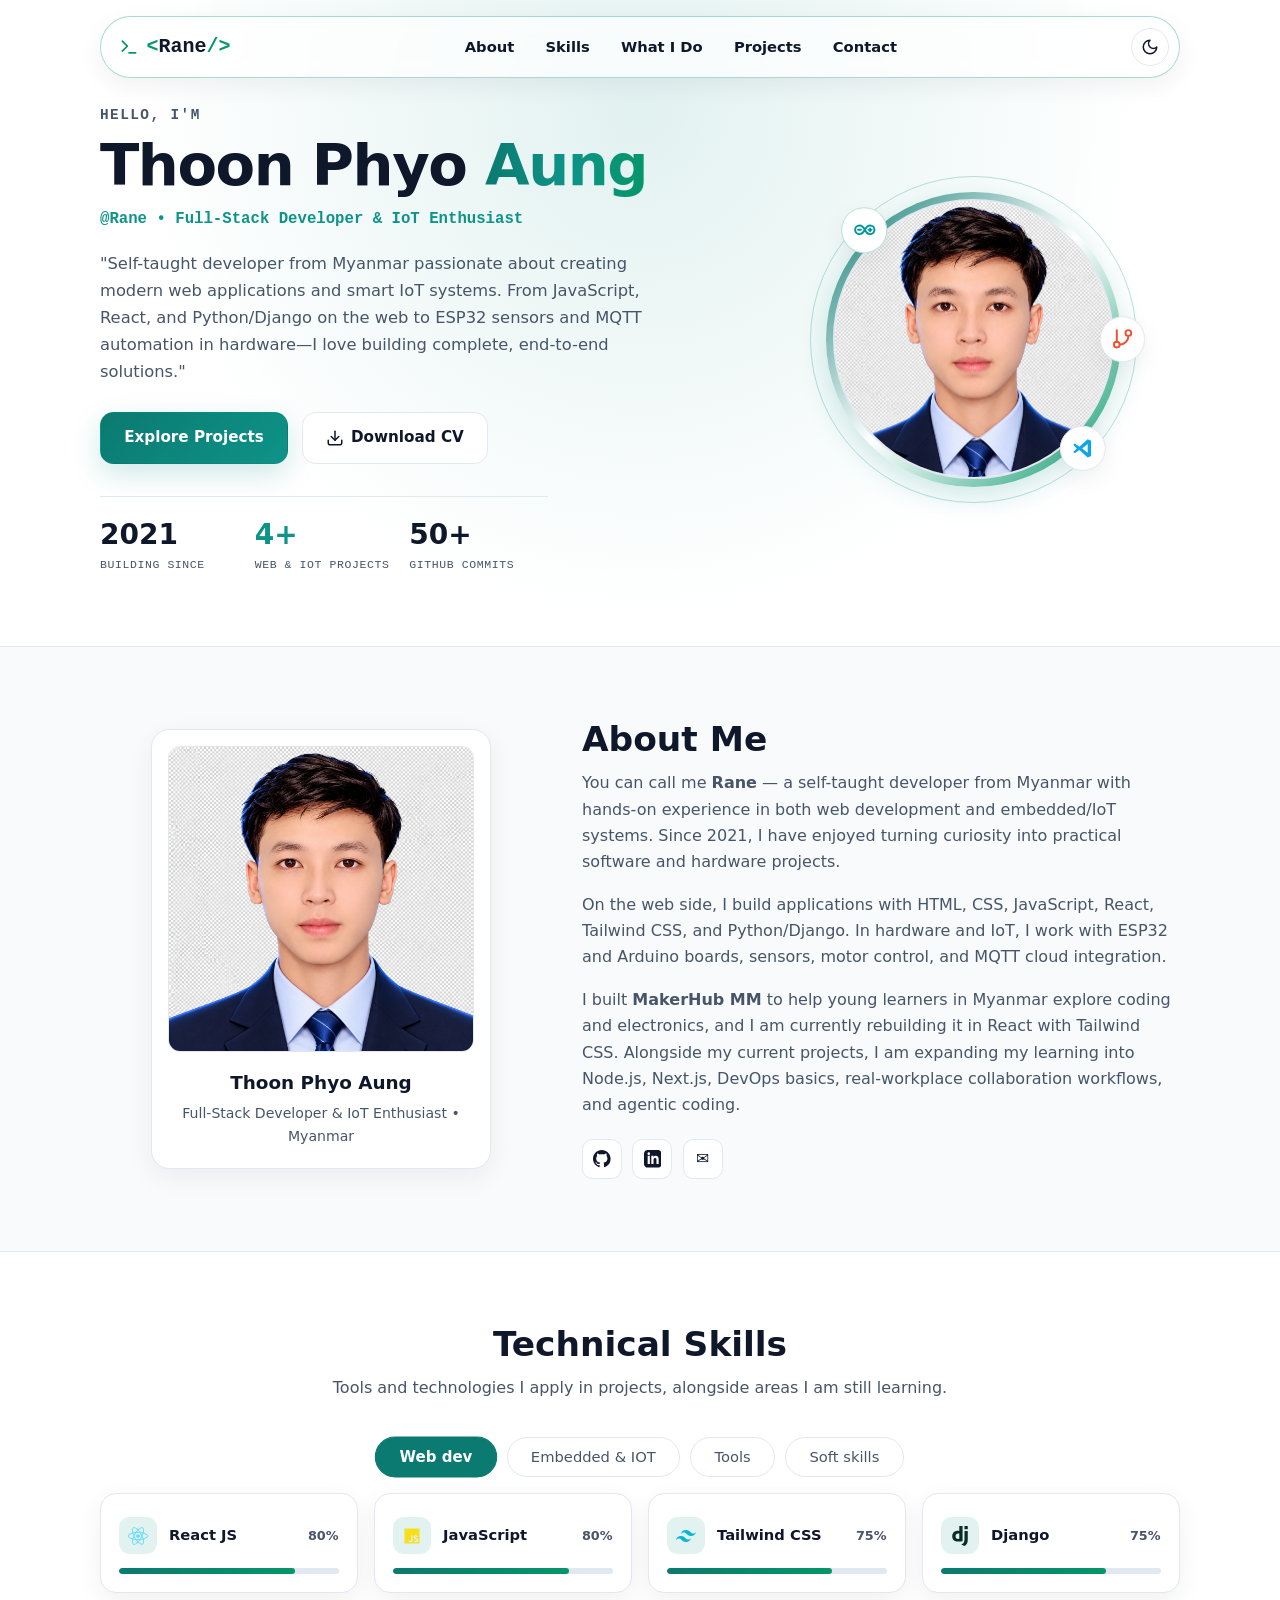
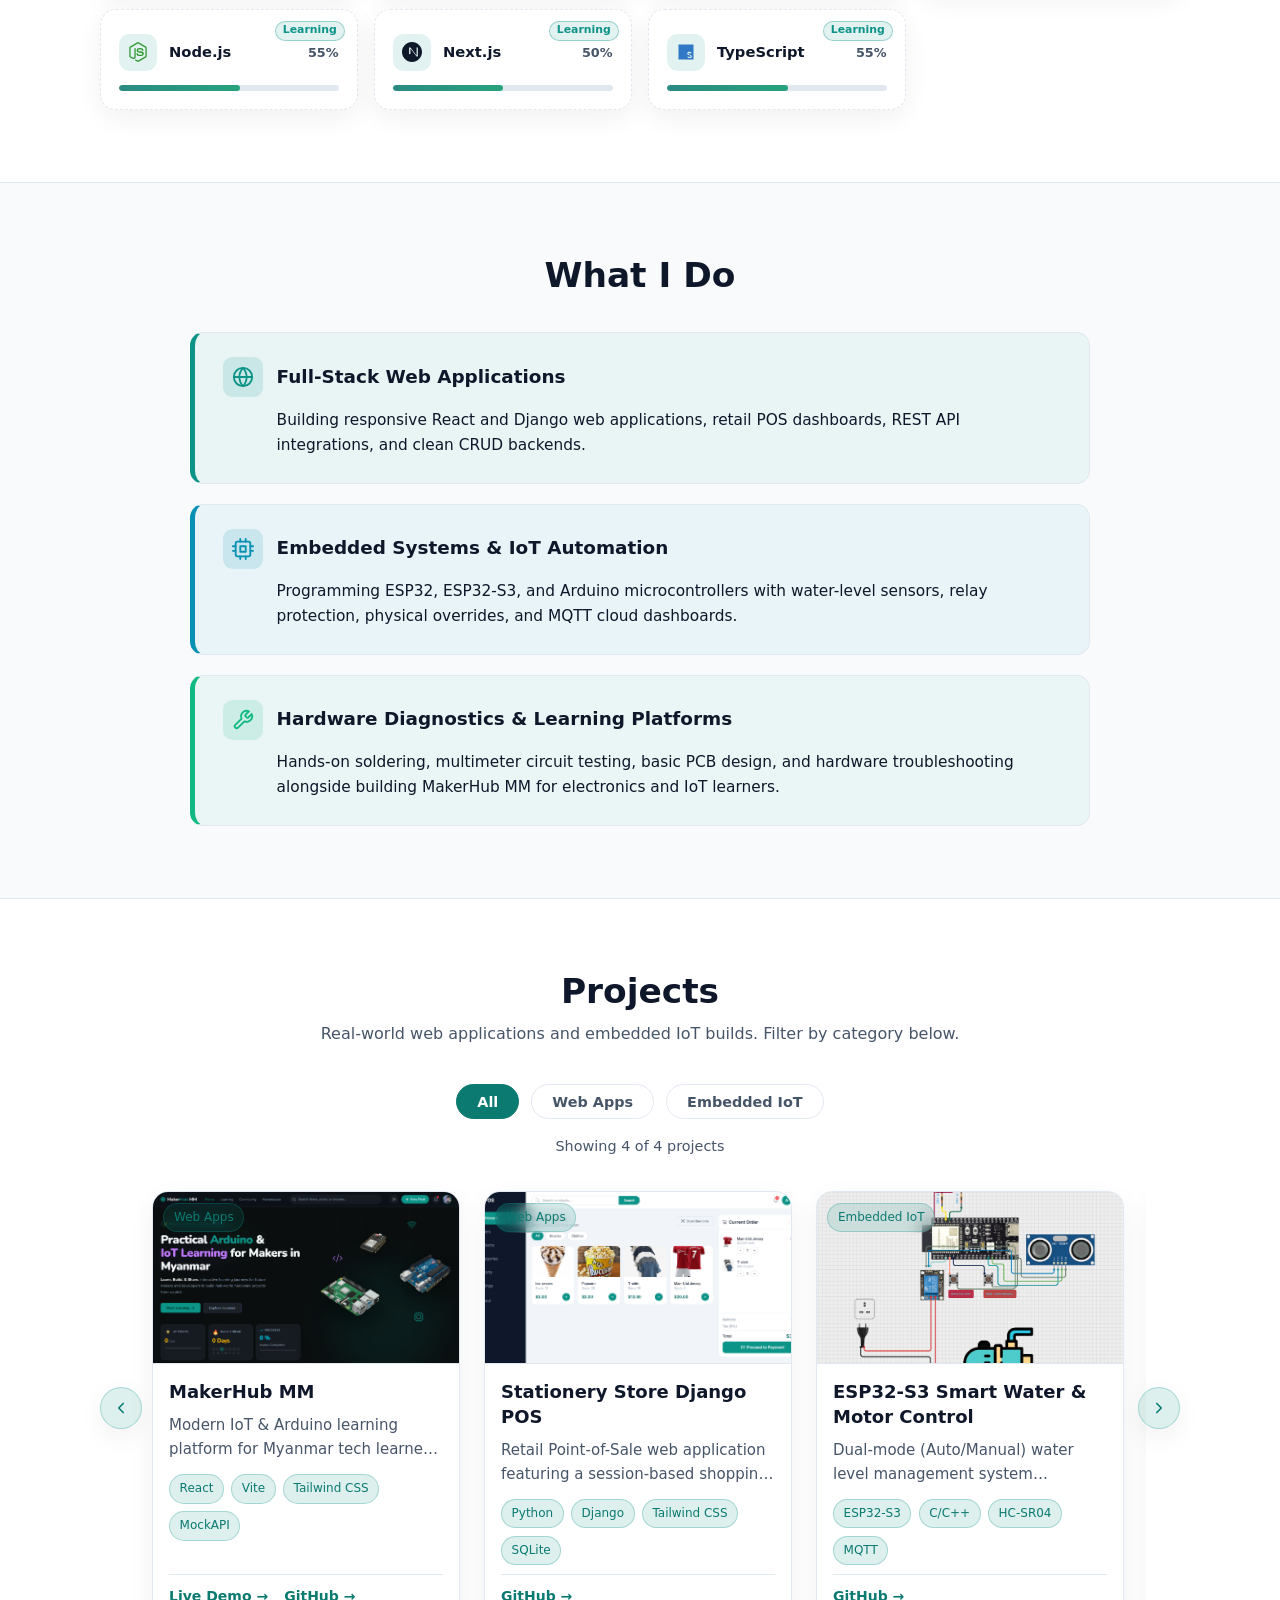
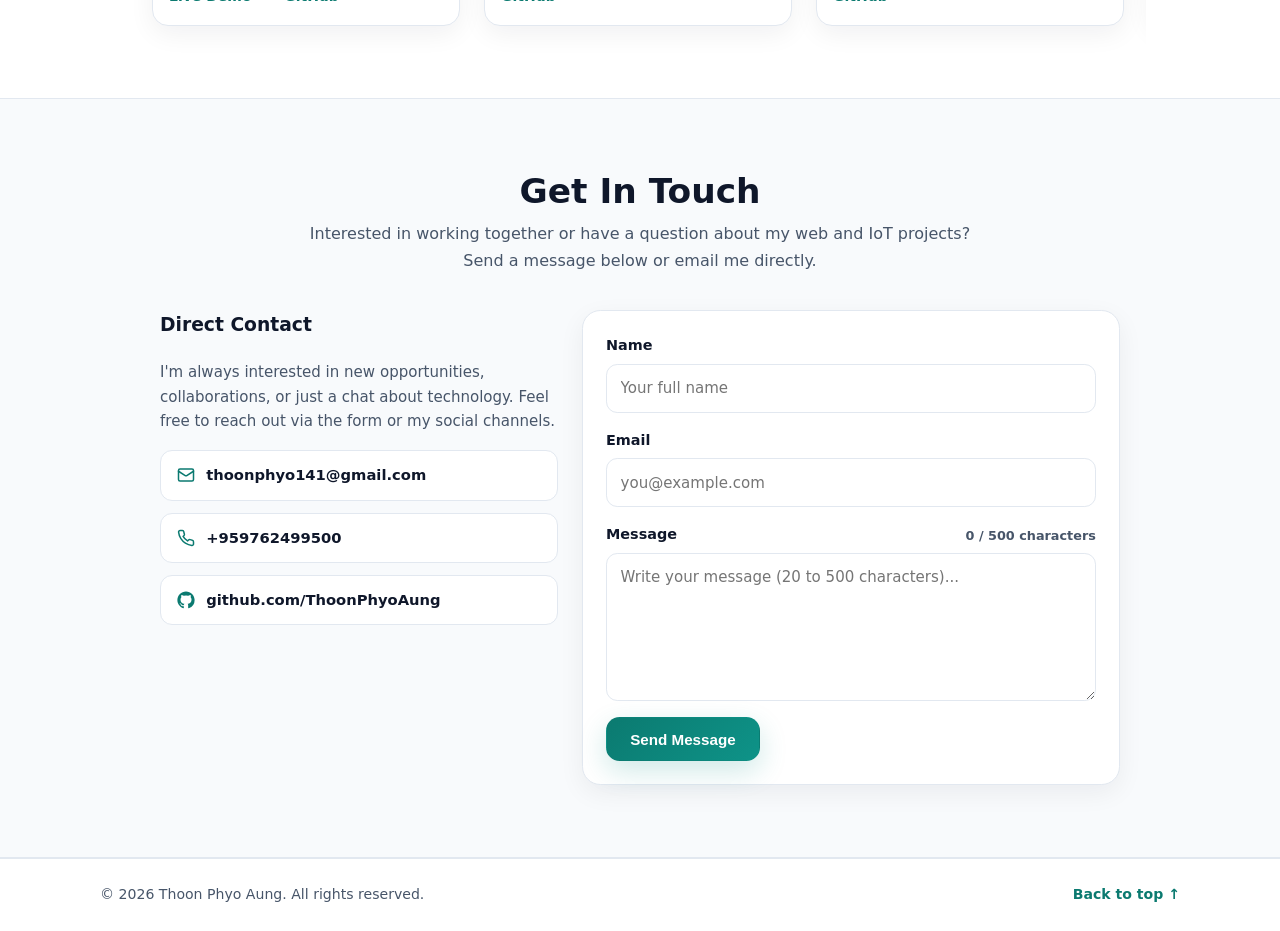
==== commit 0473c17a: "Review, fix, and update projects, contact, and footer" ====
--- a/portfolio/index.html
+++ b/portfolio/index.html
@@ -7,13 +7,17 @@
       name="description"
       content="Portfolio of Thoon Phyo Aung (@Rane) — Software Developer specializing in Full-Stack Web Development and Embedded IoT Systems."
     />
-    <title>Thoon Phyo Aung | Software Developer</title>
+    <title>Thoon Phyo Aung | Full-Stack Developer &amp; IoT Enthusiast</title>
     <link rel="stylesheet" href="css/style.css" />
     <script src="js/main.js" defer></script>
   </head>
   <body>
     <!-- mouse pointer -->
-    <div class="pointer-fx-layer" id="pointer-fx-layer" aria-hidden="true"></div>
+    <div
+      class="pointer-fx-layer"
+      id="pointer-fx-layer"
+      aria-hidden="true"
+    ></div>
 
     <!-- ================= FLOATING PILL HEADER & NAVIGATION ================= -->
     <header class="site-header">
@@ -128,7 +132,7 @@
       <div class="container hero-grid">
         <!-- Left Column: Intro, Bio, btns & Metrics -->
         <div class="hero-content">
-          <p class="hero-greeting">Hello World, I'm</p>
+          <p class="hero-greeting">Hello, I'm</p>
 
           <h1 class="hero-title">
             Thoon Phyo <span class="text-gradient">Aung</span>
@@ -273,27 +277,33 @@
             </div>
             <div class="polaroid-caption">
               <h2 class="profile-card-name">Thoon Phyo Aung</h2>
-              <p class="profile-card-role">Web &amp; IoT Developer • Myanmar</p>
+              <p class="profile-card-role">
+                Full-Stack Developer &amp; IoT Enthusiast • Myanmar
+              </p>
             </div>
           </aside>
 
           <div class="about-story">
             <h2 class="section-title">About Me</h2>
             <p>
-              You can call me <strong>Rane</strong> — a self-taught web
-              developer from Myanmar who loves building meaningful software and
-              never stops learning. Since 2021, I've enjoyed turning curiosity
-              into real projects.
+              You can call me <strong>Rane</strong> — a self-taught developer
+              from Myanmar with hands-on experience in both web development and
+              embedded/IoT systems. Since 2021, I have enjoyed turning curiosity
+              into practical software and hardware projects.
             </p>
             <p>
-              My main focus is full-stack web development with HTML, CSS,
-              JavaScript, React, and Python/Django. On the side, I'm an IoT
-              enthusiast who loves tinkering with ESP32 and Arduino hardware.
+              On the web side, I build applications with HTML, CSS, JavaScript,
+              React, Tailwind CSS, and Python/Django. In hardware and IoT, I
+              work with ESP32 and Arduino boards, sensors, motor control, and
+              MQTT cloud integration.
             </p>
             <p>
-              I also built <strong>MakerHub MM</strong> to help young learners
-              in Myanmar explore coding and electronics—because for me,
-              learning, building, and sharing never stop.
+              I built <strong>MakerHub MM</strong> to help young learners in
+              Myanmar explore coding and electronics, and I am currently
+              rebuilding it in React with Tailwind CSS. Alongside my current
+              projects, I am expanding my learning into Node.js, Next.js, DevOps
+              basics, real-workplace collaboration workflows, and agentic
+              coding.
             </p>
 
             <!-- Social Icon Row under About Me (like sister's layout) -->
@@ -331,7 +341,7 @@
               </a>
 
               <a
-                href="mailto:thoonphyoaung.dev@gmail.com"
+                href="mailto:thoonphyo141@gmail.com"
                 class="social-icon-btn"
                 aria-label="Send email"
                 title="Email"
@@ -405,10 +415,14 @@
     </section>
 
     <!-- 4. WHAT I DO (3 Horizontal Tinted Strips) -->
-    <section id="what-i-do" class="section section-alt">
+    <section
+      id="what-i-do"
+      class="section section-alt"
+      aria-labelledby="what-i-do-heading"
+    >
       <div class="container">
         <div class="section-header centered">
-          <h2 class="section-title">What I Do</h2>
+          <h2 id="what-i-do-heading" class="section-title">What I Do</h2>
         </div>
 
         <div class="pillars-stack">
@@ -417,6 +431,7 @@
             <div class="pillar-header">
               <span class="pillar-icon" aria-hidden="true">
                 <svg
+                  aria-hidden="true"
                   viewBox="0 0 24 24"
                   width="22"
                   height="22"
@@ -436,8 +451,8 @@
               <h3>Full-Stack Web Applications</h3>
             </div>
             <p>
-              Building responsive web interfaces, session-based retail POS
-              dashboards, REST API integrations, and Django ORM CRUD backends.
+              Building responsive React and Django web applications, retail POS
+              dashboards, REST API integrations, and clean CRUD backends.
             </p>
           </article>
 
@@ -446,6 +461,7 @@
             <div class="pillar-header">
               <span class="pillar-icon" aria-hidden="true">
                 <svg
+                  aria-hidden="true"
                   viewBox="0 0 24 24"
                   width="22"
                   height="22"
@@ -471,8 +487,8 @@
             </div>
             <p>
               Programming ESP32, ESP32-S3, and Arduino microcontrollers with
-              ultrasonic/water sensors, AC relay protection, physical overrides,
-              and MQTT cloud dashboards.
+              water-level sensors, relay protection, physical overrides, and
+              MQTT cloud dashboards.
             </p>
           </article>
 
@@ -481,6 +497,7 @@
             <div class="pillar-header">
               <span class="pillar-icon" aria-hidden="true">
                 <svg
+                  aria-hidden="true"
                   viewBox="0 0 24 24"
                   width="22"
                   height="22"
@@ -498,9 +515,9 @@
               <h3>Hardware Diagnostics &amp; Learning Platforms</h3>
             </div>
             <p>
-              Applying circuit theory, soldering, and multimeter testing—plus
-              building MakerHub MM to help Myanmar learners explore electronics
-              and IoT.
+              Hands-on soldering, multimeter circuit testing, basic PCB design,
+              and hardware troubleshooting alongside building MakerHub MM for
+              electronics and IoT learners.
             </p>
           </article>
         </div>
@@ -551,9 +568,12 @@
         </div>
 
         <!-- Live Count -->
-        <p id="projects-count" class="projects-count" aria-live="polite" hidden>
-          Loading projects...
-        </p>
+        <p
+          id="projects-count"
+          class="projects-count"
+          aria-live="polite"
+          hidden
+        ></p>
 
         <!-- Carousel: [ < ]  [ Cards ]  [ > ] -->
         <div class="projects-carousel">
@@ -605,7 +625,7 @@
           </button>
         </div>
 
-        <!-- Empty State (Project မရှိရင် JS က ဖော်ပေးမယ်) -->
+        <!-- Empty State -->
         <p id="projects-empty" class="projects-empty" hidden>
           No projects found in this category.
         </p>
@@ -767,12 +787,12 @@
       </div>
     </section>
 
-    <!-- ==================== FOOTER ==================== -->
+    <!-- ==================== PART 7: FOOTER ==================== -->
     <footer class="site-footer">
       <div class="container footer-inner">
         <p class="footer-copy">
-          &copy; <span id="footer-year">2026</span> Thoon Phyo Aung. Built with
-          pure HTML, CSS &amp; Vanilla JavaScript.
+          © <span id="footer-year">2026</span> Thoon Phyo Aung. All rights
+          reserved.
         </p>
         <a href="#top" class="footer-top-link">Back to top ↑</a>
       </div>
--- a/portfolio/css/style.css
+++ b/portfolio/css/style.css
@@ -97,6 +97,31 @@
   --shadow-card: 0 10px 30px rgba(0, 0, 0, 0.38);
   --shadow-glow: 0 6px 18px rgba(14, 147, 136, 0.22);
   --focus-ring: #00f5a0;
+}
+
+/* ================= CUSTOM SCROLLBAR (Desktop) ================= */
+html {
+  scrollbar-width: thin;
+  scrollbar-color: var(--border-color) var(--bg-page);
+}
+
+::-webkit-scrollbar {
+  width: 10px;
+  height: 10px;
+}
+
+::-webkit-scrollbar-track {
+  background-color: var(--bg-page);
+}
+
+::-webkit-scrollbar-thumb {
+  background-color: var(--border-color);
+  border: 2px solid var(--bg-page);
+  border-radius: 9999px;
+}
+
+::-webkit-scrollbar-thumb:hover {
+  background-color: var(--accent-bright);
 }
 
 /* ================= BASE ================= */
@@ -890,10 +915,11 @@
 }
 
 .skill-tile {
+  position: relative;
   background-color: var(--bg-card);
   border: 1px solid var(--border-color);
   border-radius: 1rem;
-  padding: 1.15rem;
+  padding: 1.45rem 1.15rem 1.15rem;
   box-shadow: var(--shadow-card);
   transition:
     transform 0.2s ease,
@@ -909,7 +935,7 @@
 .skill-tile-header {
   display: flex;
   align-items: center;
-  justify-content: space-between;
+  gap: 0.75rem;
   margin-bottom: 0.85rem;
 }
 
@@ -924,24 +950,54 @@
   color: var(--accent-bright);
   font-weight: 700;
   font-size: 1.05rem;
+  flex-shrink: 0;
 }
 
 .skill-info {
   display: flex;
-  align-items: baseline;
+  align-items: center;
+  justify-content: space-between;
   gap: 0.5rem;
+  min-width: 0;
+  flex: 1;
+}
+
+.skill-title-stack {
+  display: flex;
+  flex-direction: column;
+  align-items: flex-start;
+  gap: 0.25rem;
+  min-width: 0;
 }
 
 .skill-name {
   font-weight: 700;
-  font-size: 0.95rem;
+  font-size: 0.92rem;
+  line-height: 1.25;
   color: var(--text-primary);
 }
 
+.skill-badge {
+  position: absolute;
+  top: 0.65rem;
+  right: 0.75rem;
+  display: inline-flex;
+  align-items: center;
+  font-size: 0.65rem;
+  font-weight: 600;
+  line-height: 1.2;
+  padding: 0.2rem 0.55rem;
+  border-radius: 9999px;
+  color: var(--accent-bright);
+  background-color: var(--accent-soft);
+  border: 1px solid color-mix(in srgb, var(--accent-bright) 35%, transparent);
+}
+
 .skill-level {
-  font-size: 0.82rem;
+  font-size: 0.8rem;
   font-weight: 600;
   color: var(--text-muted);
+  flex-shrink: 0;
 }
 
 .skill-progress-bar {
@@ -957,6 +1013,39 @@
   background: linear-gradient(90deg, var(--accent), var(--mint));
   border-radius: 9999px;
   transition: width 0.6s ease;
+}
+.skill-icon-wrap svg {
+  width: 1.25rem;
+  height: 1.25rem;
+  display: block;
+  flex-shrink: 0;
+}
+.skill-info {
+  display: flex;
+  align-items: center;
+  flex-wrap: wrap;
+  gap: 0.4rem 0.55rem;
+  min-width: 0;
+  flex: 1;
+}
+
+.skill-badge {
+  font-size: 0.68rem;
+  font-weight: 600;
+  line-height: 1;
+  padding: 0.22rem 0.45rem;
+  border-radius: 9999px;
+  color: var(--accent-bright);
+  background-color: var(--accent-soft);
+  border: 1px solid color-mix(in srgb, var(--accent-bright) 35%, transparent);
+}
+
+.skill-tile[data-learning="true"] {
+  border-style: dashed;
+}
+
+.skill-tile[data-learning="true"] .skill-progress-fill {
+  opacity: 0.85;
 }
 
 /* ==================== PART 4: WHAT I DO (TINTED STRIPS) ==================== */
@@ -1530,12 +1619,11 @@
   background-color: var(--success-bg);
   border: 1px solid var(--success-border);
 }
-
 /* ==================== FOOTER ==================== */
 .site-footer {
   padding: 1.5rem 0;
-  border-top: 1px solid var(--border-color);
-  background-color: var(--bg-page);
+  border-top: 1px solid var(--border-color, rgba(255, 255, 255, 0.1));
+  background-color: var(--bg-page, transparent);
 }
 
 .footer-inner {
@@ -1557,22 +1645,34 @@
 .footer-copy {
   margin: 0;
   font-size: 0.88rem;
-  color: var(--text-muted);
+  line-height: 1.5;
+  color: var(--text-muted, #94a3b8);
 }
 
 .footer-top-link {
+  display: inline-flex;
+  align-items: center;
+  gap: 0.25rem;
   font-size: 0.88rem;
   font-weight: 600;
-  color: var(--accent);
+  color: var(--accent, #38bdf8);
   text-decoration: none;
+  transition:
+    color 0.2s ease,
+    transform 0.2s ease;
 }
 
 .footer-top-link:hover {
-  color: var(--accent-bright);
+  color: var(--accent-bright, #7dd3fc);
   text-decoration: underline;
   text-underline-offset: 3px;
 }
 
+.footer-top-link:focus-visible {
+  outline: 2px solid var(--accent-bright, #7dd3fc);
+  outline-offset: 3px;
+  border-radius: 4px;
+}
 
 /* ==================== Pointer effect ==================== */
 .pointer-fx-layer {
@@ -1606,18 +1706,13 @@
   }
   100% {
     opacity: 0;
-    transform: translate(calc(-50% + var(--dx, 0px)), calc(-50% + var(--dy, -40px))) scale(1.3);
-  }
-}
-
-
-
-
-
-
-
-
-
+    transform: translate(
+        calc(-50% + var(--dx, 0px)),
+        calc(-50% + var(--dy, -40px))
+      )
+      scale(1.3);
+  }
+}
 
 /* ================= MEDIA QUERIES ================= */
 
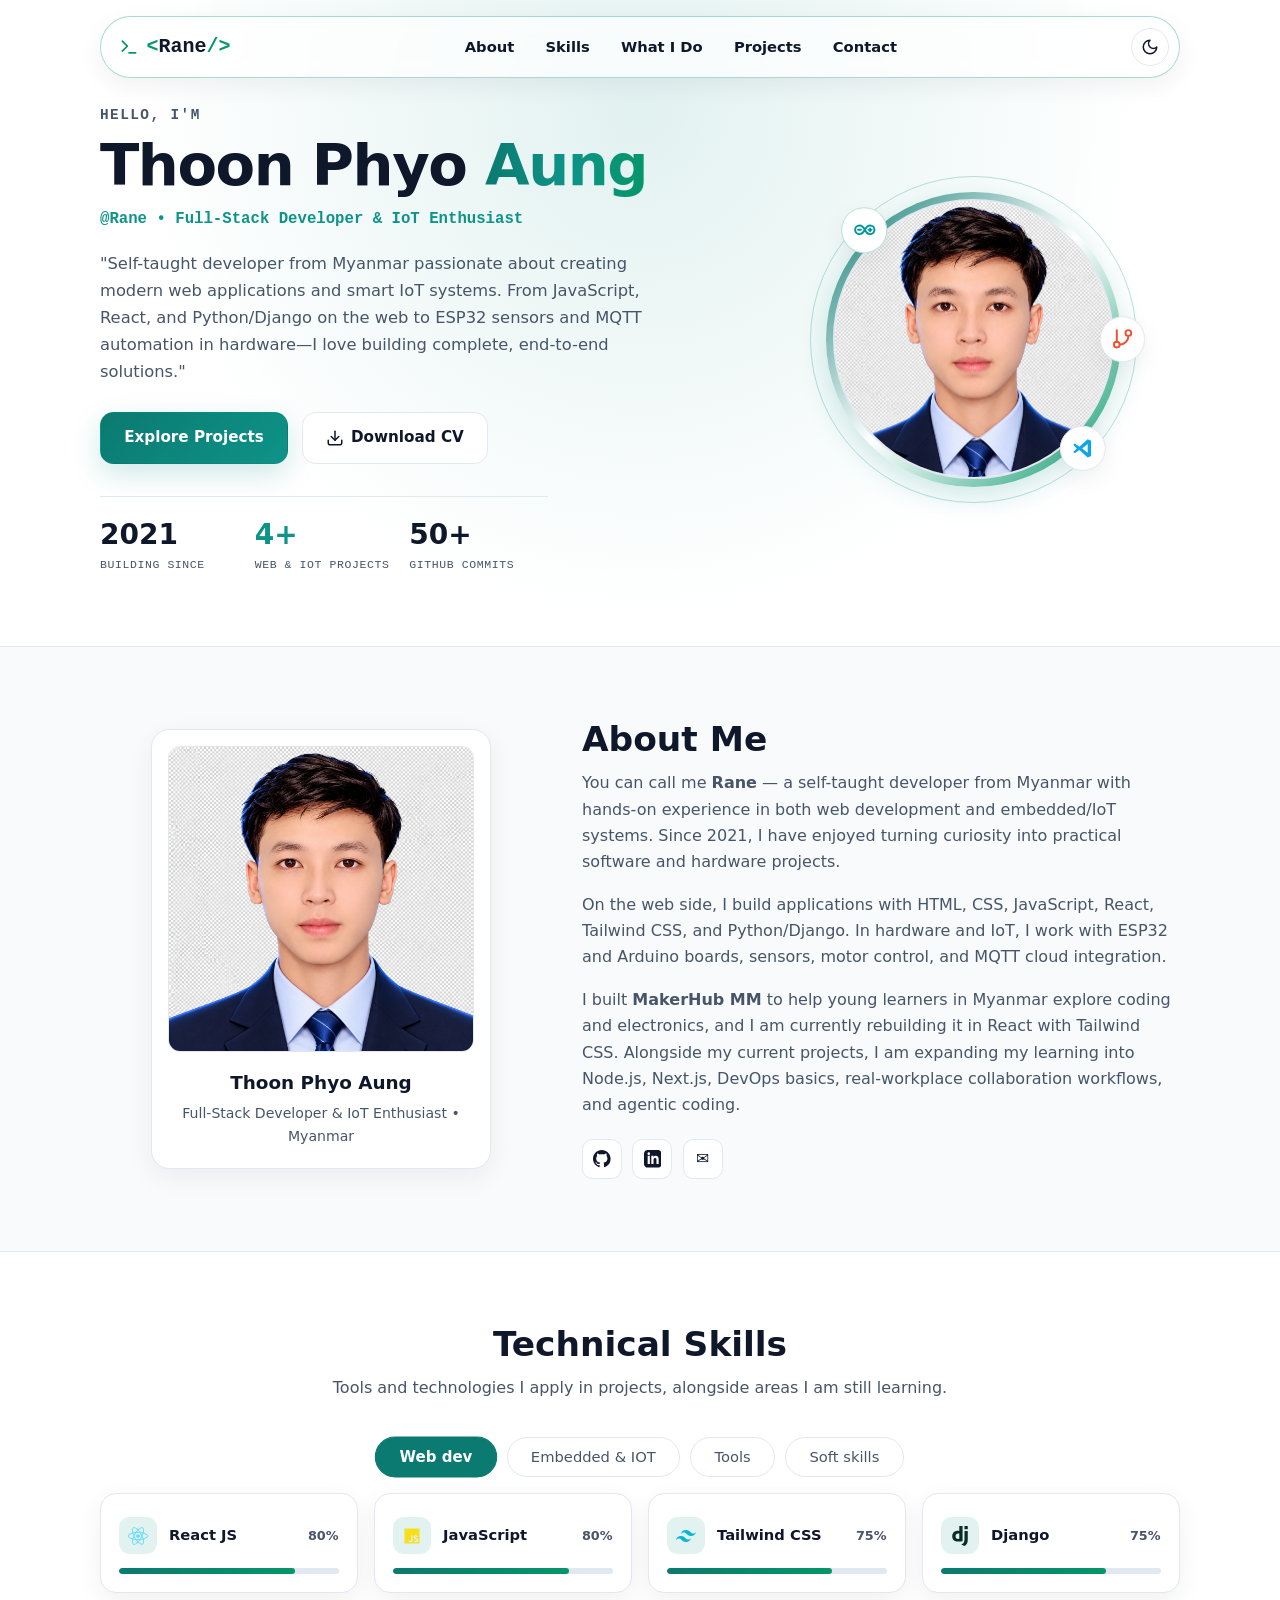
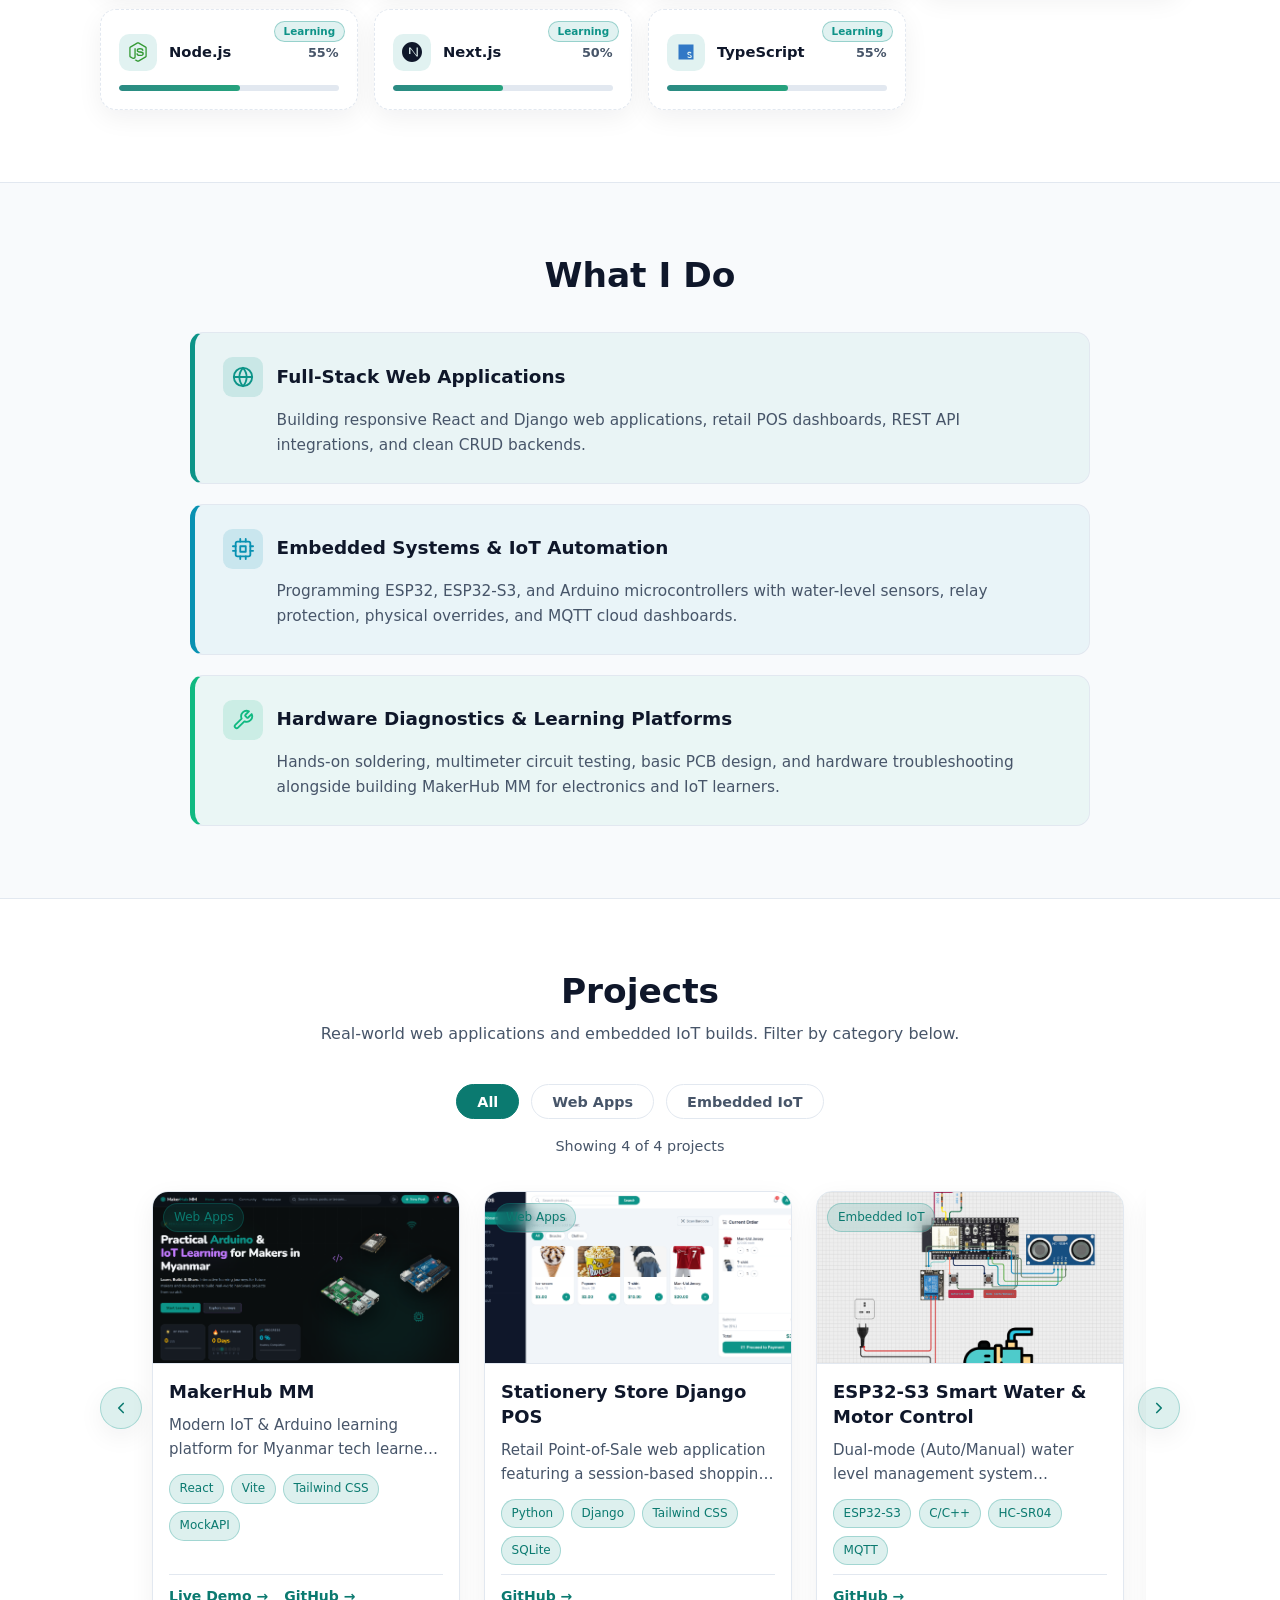
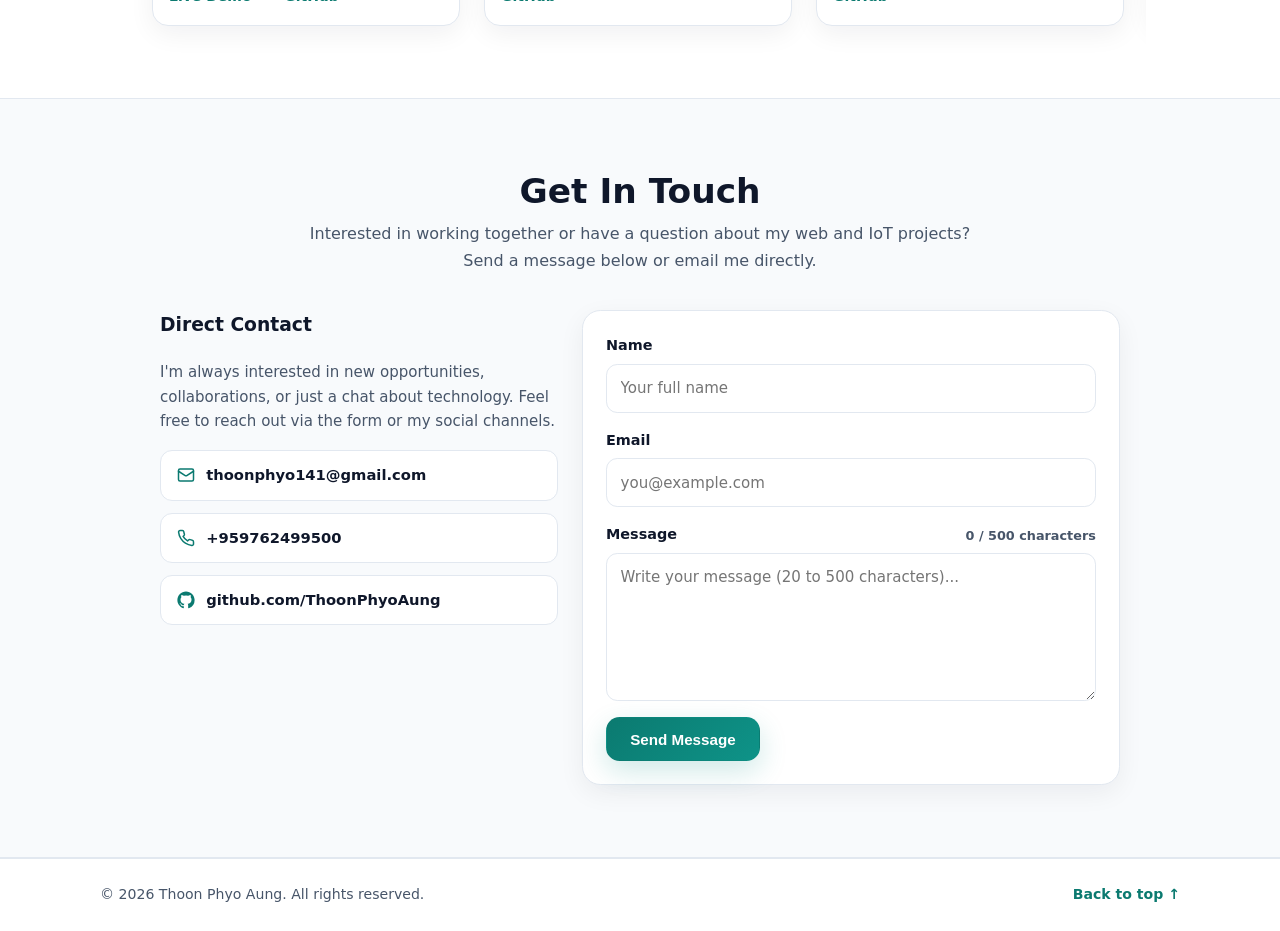
==== commit cfd58a64: "Refine semantic HTML, CSS rules, and JS skill tab logic" ====
--- a/portfolio/index.html
+++ b/portfolio/index.html
@@ -8,10 +8,26 @@
       content="Portfolio of Thoon Phyo Aung (@Rane) — Software Developer specializing in Full-Stack Web Development and Embedded IoT Systems."
     />
     <title>Thoon Phyo Aung | Full-Stack Developer &amp; IoT Enthusiast</title>
+
+    <!-- Favicon -->
+    <link
+      rel="icon"
+      type="image/png"
+      sizes="32x32"
+      href="assets/favicon-32x32.png"
+    />
+    <link
+      rel="icon"
+      type="image/png"
+      sizes="16x16"
+      href="assets/favicon-16x16.png"
+    />
+    <link rel="shortcut icon" href="assets/favicon.ico" />
+
     <link rel="stylesheet" href="css/style.css" />
     <script src="js/main.js" defer></script>
   </head>
-  <body>
+  <body id="top">
     <!-- mouse pointer -->
     <div
       class="pointer-fx-layer"
@@ -127,543 +143,42 @@
       </div>
     </header>
 
-    <!-- 1. HERO SECTION -->
-    <section id="hero" class="hero-section">
-      <div class="container hero-grid">
-        <!-- Left Column: Intro, Bio, btns & Metrics -->
-        <div class="hero-content">
-          <p class="hero-greeting">Hello, I'm</p>
-
-          <h1 class="hero-title">
-            Thoon Phyo <span class="text-gradient">Aung</span>
-          </h1>
-
-          <p class="hero-role">
-            @Rane • Full-Stack Developer &amp; IoT Enthusiast
-          </p>
-
-          <p class="hero-description">
-            "Self-taught developer from Myanmar passionate about creating modern
-            web applications and smart IoT systems. From JavaScript, React, and
-            Python/Django on the web to ESP32 sensors and MQTT automation in
-            hardware—I love building complete, end-to-end solutions."
-          </p>
-
-          <div class="hero-btns">
-            <a href="#projects" class="btn btn-primary">Explore Projects</a>
-
-            <a
-              href="assets/Thoon_Phyo_Aung_CV.pdf"
-              download="Thoon-Phyo-Aung-CV.pdf"
-              class="btn btn-tint"
-            >
-              <svg
-                width="18"
-                height="18"
-                viewBox="0 0 24 24"
-                fill="none"
-                stroke="currentColor"
-                stroke-width="2"
-                stroke-linecap="round"
-                stroke-linejoin="round"
-                aria-hidden="true"
+    <main id="main-content">
+      <!-- 1. HERO SECTION -->
+      <section id="hero" class="hero-section">
+        <div class="container hero-grid">
+          <!-- Left Column: Intro, Bio, btns & Metrics -->
+          <div class="hero-content">
+            <p class="hero-greeting">Hello, I'm</p>
+
+            <h1 class="hero-title">
+              Thoon Phyo <span class="text-gradient">Aung</span>
+            </h1>
+
+            <p class="hero-role">
+              @Rane • Full-Stack Developer &amp; IoT Enthusiast
+            </p>
+
+            <p class="hero-description">
+              "Self-taught developer from Myanmar passionate about creating
+              modern web applications and smart IoT systems. From JavaScript,
+              React, and Python/Django on the web to ESP32 sensors and MQTT
+              automation in hardware—I love building complete, end-to-end
+              solutions."
+            </p>
+
+            <div class="hero-btns">
+              <a href="#projects" class="btn btn-primary">Explore Projects</a>
+
+              <a
+                href="assets/Thoon_Phyo_Aung_CV.pdf"
+                download="Thoon-Phyo-Aung-CV.pdf"
+                class="btn btn-tint"
               >
-                <path d="M21 15v4a2 2 0 0 1-2 2H5a2 2 0 0 1-2-2v-4"></path>
-                <polyline points="7 10 12 15 17 10"></polyline>
-                <line x1="12" x2="12" y1="15" y2="3"></line>
-              </svg>
-              <span>Download CV</span>
-            </a>
-          </div>
-
-          <div class="hero-metrics">
-            <div class="metric-item">
-              <span class="metric-value">2021</span>
-              <span class="metric-label">Building Since</span>
-            </div>
-            <div class="metric-item">
-              <span class="metric-value metric-accent">4+</span>
-              <span class="metric-label">Web &amp; IoT Projects</span>
-            </div>
-            <div class="metric-item">
-              <span class="metric-value">50+</span>
-              <span class="metric-label">GitHub Commits</span>
-            </div>
-          </div>
-        </div>
-
-        <!-- Right Column: Avatar + Ring + Floating Badges -->
-        <div class="hero-visual">
-          <div class="avatar-wrapper">
-            <div class="avatar-pulse" aria-hidden="true"></div>
-
-            <div class="avatar-ring">
-              <div class="avatar-frame">
-                <img
-                  src="assets/avatar.png"
-                  alt="Avatar of Thoon Phyo Aung"
-                  class="avatar-img"
-                />
-              </div>
-            </div>
-
-            <div class="floating-badge badge-top" aria-hidden="true">
-              <!-- Arduino Infinity Icon -->
-              <svg
-                class="badge-icon icon-arduino"
-                viewBox="0 0 24 24"
-                width="16"
-                height="16"
-                fill="none"
-                stroke="currentColor"
-                stroke-width="2"
-                stroke-linecap="round"
-                stroke-linejoin="round"
-              >
-                <path
-                  d="M12 12c-1.5-3-3.5-4.5-5.5-4.5a4.5 4.5 0 0 0 0 9c2 0 4-1.5 5.5-4.5Zm0 0c1.5 3 3.5 4.5 5.5 4.5a4.5 4.5 0 0 0 0-9c-2 0-4 1.5-5.5 4.5Z"
-                ></path>
-                <path d="M5 12h3M16 12h3M17.5 10.5v3"></path>
-              </svg>
-            </div>
-
-            <div class="floating-badge badge-bottom" aria-hidden="true">
-              <!-- VS Code Ribbon Icon -->
-              <svg
-                class="badge-icon icon-vscode"
-                viewBox="0 0 24 24"
-                width="16"
-                height="16"
-                fill="currentColor"
-                fill-rule="evenodd"
-              >
-                <path
-                  d="M17.5 2.5 21 4.2v15.6l-3.5 1.7-8.7-7.8-4.5 3.4-1.8-1.4L6.2 12 2.5 8.3l1.8-1.4 4.5 3.4 8.7-7.8Zm0 4.9L11.8 12l5.7 4.6V7.4Z"
-                ></path>
-              </svg>
-            </div>
-
-            <div class="floating-badge badge-side" aria-hidden="true">
-              <!-- Git Branch Icon -->
-              <svg
-                class="badge-icon icon-git"
-                viewBox="0 0 24 24"
-                width="16"
-                height="16"
-                fill="none"
-                stroke="currentColor"
-                stroke-width="2"
-                stroke-linecap="round"
-                stroke-linejoin="round"
-              >
-                <line x1="6" x2="6" y1="3" y2="15"></line>
-                <circle cx="18" cy="6" r="3"></circle>
-                <circle cx="6" cy="18" r="3"></circle>
-                <path d="M18 9a9 9 0 0 1-9 9"></path>
-              </svg>
-            </div>
-          </div>
-        </div>
-      </div>
-    </section>
-
-    <!-- 2. ABOUT ME (Polaroid Photo Card Left + Story & Socials Right) -->
-    <section id="about" class="section section-alt">
-      <div class="container">
-        <div class="about-split">
-          <aside class="card polaroid-card">
-            <div class="polaroid-frame">
-              <img src="assets/avatar.png" alt="Portrait of Thoon Phyo Aung" />
-            </div>
-            <div class="polaroid-caption">
-              <h2 class="profile-card-name">Thoon Phyo Aung</h2>
-              <p class="profile-card-role">
-                Full-Stack Developer &amp; IoT Enthusiast • Myanmar
-              </p>
-            </div>
-          </aside>
-
-          <div class="about-story">
-            <h2 class="section-title">About Me</h2>
-            <p>
-              You can call me <strong>Rane</strong> — a self-taught developer
-              from Myanmar with hands-on experience in both web development and
-              embedded/IoT systems. Since 2021, I have enjoyed turning curiosity
-              into practical software and hardware projects.
-            </p>
-            <p>
-              On the web side, I build applications with HTML, CSS, JavaScript,
-              React, Tailwind CSS, and Python/Django. In hardware and IoT, I
-              work with ESP32 and Arduino boards, sensors, motor control, and
-              MQTT cloud integration.
-            </p>
-            <p>
-              I built <strong>MakerHub MM</strong> to help young learners in
-              Myanmar explore coding and electronics, and I am currently
-              rebuilding it in React with Tailwind CSS. Alongside my current
-              projects, I am expanding my learning into Node.js, Next.js, DevOps
-              basics, real-workplace collaboration workflows, and agentic
-              coding.
-            </p>
-
-            <!-- Social Icon Row under About Me (like sister's layout) -->
-            <div class="about-socials" aria-label="Social profiles">
-              <a
-                href="https://github.com/ThoonPhyoAung"
-                target="_blank"
-                rel="noopener noreferrer"
-                class="social-icon-btn"
-                aria-label="GitHub profile"
-                title="GitHub"
-              >
-                <svg class="social-svg" viewBox="0 0 24 24" aria-hidden="true">
-                  <path
-                    fill="currentColor"
-                    d="M12 0C5.37 0 0 5.37 0 12c0 5.31 3.435 9.795 8.205 11.385.6.105.825-.255.825-.57 0-.285-.015-1.23-.015-2.235-3.015.555-3.795-.735-4.035-1.41-.135-.345-.72-1.41-1.23-1.695-.42-.225-1.02-.78-.015-.795.945-.015 1.62.87 1.845 1.23 1.08 1.815 2.805 1.305 3.495.99.105-.78.42-1.305.765-1.605-2.67-.3-5.46-1.335-5.46-5.925 0-1.305.465-2.385 1.23-3.225-.12-.3-.54-1.53.12-3.18 0 0 1.005-.315 3.3 1.23.96-.27 1.98-.405 3-.405s2.04.135 3 .405c2.295-1.56 3.3-1.23 3.3-1.23.66 1.65.24 2.88.12 3.18.765.84 1.23 1.905 1.23 3.225 0 4.605-2.805 5.625-5.475 5.925.435.375.81 1.095.81 2.22 0 1.605-.015 2.895-.015 3.3 0 .315.225.69.825.57A12.02 12.02 0 0024 12c0-6.63-5.37-12-12-12z"
-                  />
-                </svg>
-              </a>
-
-              <a
-                href="https://www.linkedin.com/in/thoon-phyo-aung-/"
-                target="_blank"
-                rel="noopener noreferrer"
-                class="social-icon-btn"
-                aria-label="LinkedIn profile"
-                title="LinkedIn"
-              >
-                <svg class="social-svg" viewBox="0 0 24 24" aria-hidden="true">
-                  <path
-                    fill="currentColor"
-                    d="M19 0h-14c-2.761 0-5 2.239-5 5v14c0 2.761 2.239 5 5 5h14c2.762 0 5-2.239 5-5v-14c0-2.761-2.238-5-5-5zm-11 19h-3v-11h3v11zm-1.5-12.268c-.966 0-1.75-.79-1.75-1.764s.784-1.764 1.75-1.764 1.75.79 1.75 1.764-.783 1.764-1.75 1.764zm13.5 12.268h-3v-5.604c0-3.368-4-3.113-4 0v5.604h-3v-11h3v1.765c1.396-2.586 7-2.777 7 2.476v6.759z"
-                  />
-                </svg>
-              </a>
-
-              <a
-                href="mailto:thoonphyo141@gmail.com"
-                class="social-icon-btn"
-                aria-label="Send email"
-                title="Email"
-              >
-                <span aria-hidden="true">✉</span>
-              </a>
-            </div>
-          </div>
-        </div>
-      </div>
-    </section>
-
-    <!-- 3. TECHNICAL SKILLS (Shi-style Pill Tabs + 4-Column Compact Cards) -->
-    <section id="skills" class="section" aria-labelledby="skills-title">
-      <div class="container">
-        <div class="section-header centered">
-          <h2 id="skills-title" class="section-title">Technical Skills</h2>
-          <p class="section-subtitle">
-            Tools and technologies I apply in projects, alongside areas I am
-            still learning.
-          </p>
-        </div>
-
-        <div
-          id="skills-nav"
-          class="skills-nav"
-          role="tablist"
-          aria-label="Filter skills by category"
-        >
-          <button
-            type="button"
-            class="skill-tab-btn is-active"
-            role="tab"
-            aria-selected="true"
-            data-skill-tab="web"
-          >
-            Web dev
-          </button>
-          <button
-            type="button"
-            class="skill-tab-btn"
-            role="tab"
-            aria-selected="false"
-            data-skill-tab="iot"
-          >
-            Embedded & IOT
-          </button>
-          <button
-            type="button"
-            class="skill-tab-btn"
-            role="tab"
-            aria-selected="false"
-            data-skill-tab="tools"
-          >
-            Tools
-          </button>
-          <button
-            type="button"
-            class="skill-tab-btn"
-            role="tab"
-            aria-selected="false"
-            data-skill-tab="soft"
-          >
-            Soft skills
-          </button>
-        </div>
-
-        <!-- Step 2 မှာ Skill Card ၂၀ ခုကို ဒီ <ul> ထဲ ထည့်ပါမယ် -->
-        <ul id="skills-grid" class="skills-compact-grid"></ul>
-      </div>
-    </section>
-
-    <!-- 4. WHAT I DO (3 Horizontal Tinted Strips) -->
-    <section
-      id="what-i-do"
-      class="section section-alt"
-      aria-labelledby="what-i-do-heading"
-    >
-      <div class="container">
-        <div class="section-header centered">
-          <h2 id="what-i-do-heading" class="section-title">What I Do</h2>
-        </div>
-
-        <div class="pillars-stack">
-          <!-- Strip 1: Teal -->
-          <article class="pillar-strip pillar-teal">
-            <div class="pillar-header">
-              <span class="pillar-icon" aria-hidden="true">
                 <svg
-                  aria-hidden="true"
-                  viewBox="0 0 24 24"
-                  width="22"
-                  height="22"
-                  fill="none"
-                  stroke="currentColor"
-                  stroke-width="2"
-                  stroke-linecap="round"
-                  stroke-linejoin="round"
-                >
-                  <circle cx="12" cy="12" r="10"></circle>
-                  <line x1="2" y1="12" x2="22" y2="12"></line>
-                  <path
-                    d="M12 2a15.3 15.3 0 0 1 4 10 15.3 15.3 0 0 1-4 10 15.3 15.3 0 0 1-4-10 15.3 15.3 0 0 1 4-10z"
-                  ></path>
-                </svg>
-              </span>
-              <h3>Full-Stack Web Applications</h3>
-            </div>
-            <p>
-              Building responsive React and Django web applications, retail POS
-              dashboards, REST API integrations, and clean CRUD backends.
-            </p>
-          </article>
-
-          <!-- Strip 2: Cyan -->
-          <article class="pillar-strip pillar-cyan">
-            <div class="pillar-header">
-              <span class="pillar-icon" aria-hidden="true">
-                <svg
-                  aria-hidden="true"
-                  viewBox="0 0 24 24"
-                  width="22"
-                  height="22"
-                  fill="none"
-                  stroke="currentColor"
-                  stroke-width="2"
-                  stroke-linecap="round"
-                  stroke-linejoin="round"
-                >
-                  <rect x="4" y="4" width="16" height="16" rx="2" ry="2"></rect>
-                  <rect x="9" y="9" width="6" height="6"></rect>
-                  <line x1="9" y1="1" x2="9" y2="4"></line>
-                  <line x1="15" y1="1" x2="15" y2="4"></line>
-                  <line x1="9" y1="20" x2="9" y2="23"></line>
-                  <line x1="15" y1="20" x2="15" y2="23"></line>
-                  <line x1="20" y1="9" x2="23" y2="9"></line>
-                  <line x1="20" y1="14" x2="23" y2="14"></line>
-                  <line x1="1" y1="9" x2="4" y2="9"></line>
-                  <line x1="1" y1="14" x2="4" y2="14"></line>
-                </svg>
-              </span>
-              <h3>Embedded Systems &amp; IoT Automation</h3>
-            </div>
-            <p>
-              Programming ESP32, ESP32-S3, and Arduino microcontrollers with
-              water-level sensors, relay protection, physical overrides, and
-              MQTT cloud dashboards.
-            </p>
-          </article>
-
-          <!-- Strip 3: Mint -->
-          <article class="pillar-strip pillar-mint">
-            <div class="pillar-header">
-              <span class="pillar-icon" aria-hidden="true">
-                <svg
-                  aria-hidden="true"
-                  viewBox="0 0 24 24"
-                  width="22"
-                  height="22"
-                  fill="none"
-                  stroke="currentColor"
-                  stroke-width="2"
-                  stroke-linecap="round"
-                  stroke-linejoin="round"
-                >
-                  <path
-                    d="M14.7 6.3a1 1 0 0 0 0 1.4l1.6 1.6a1 1 0 0 0 1.4 0l3.77-3.77a6 6 0 0 1-7.94 7.94l-6.91 6.91a2.12 2.12 0 0 1-3-3l6.91-6.91a6 6 0 0 1 7.94-7.94l-3.76 3.76z"
-                  ></path>
-                </svg>
-              </span>
-              <h3>Hardware Diagnostics &amp; Learning Platforms</h3>
-            </div>
-            <p>
-              Hands-on soldering, multimeter circuit testing, basic PCB design,
-              and hardware troubleshooting alongside building MakerHub MM for
-              electronics and IoT learners.
-            </p>
-          </article>
-        </div>
-      </div>
-    </section>
-
-    <!-- ==================== PART 5: PROJECTS ==================== -->
-    <section id="projects" class="section" aria-labelledby="projects-heading">
-      <div class="container">
-        <div class="section-header centered">
-          <h2 id="projects-heading" class="section-title">Projects</h2>
-          <p class="section-subtitle">
-            Real-world web applications and embedded IoT builds. Filter by
-            category below.
-          </p>
-        </div>
-
-        <!-- Filter Controls -->
-        <div
-          class="project-filters"
-          role="group"
-          aria-label="Filter projects by category"
-        >
-          <button
-            type="button"
-            class="filter-btn is-active"
-            data-filter="All"
-            aria-pressed="true"
-          >
-            All
-          </button>
-          <button
-            type="button"
-            class="filter-btn"
-            data-filter="Web Apps"
-            aria-pressed="false"
-          >
-            Web Apps
-          </button>
-          <button
-            type="button"
-            class="filter-btn"
-            data-filter="Embedded IoT"
-            aria-pressed="false"
-          >
-            Embedded IoT
-          </button>
-        </div>
-
-        <!-- Live Count -->
-        <p
-          id="projects-count"
-          class="projects-count"
-          aria-live="polite"
-          hidden
-        ></p>
-
-        <!-- Carousel: [ < ]  [ Cards ]  [ > ] -->
-        <div class="projects-carousel">
-          <button
-            type="button"
-            id="projects-prev"
-            class="carousel-btn"
-            aria-label="Previous project"
-            hidden
-          >
-            <svg
-              viewBox="0 0 24 24"
-              width="18"
-              height="18"
-              fill="none"
-              stroke="currentColor"
-              stroke-width="2.2"
-              stroke-linecap="round"
-              stroke-linejoin="round"
-              aria-hidden="true"
-            >
-              <polyline points="15 18 9 12 15 6" />
-            </svg>
-          </button>
-
-          <!-- JS will render project cards inside here -->
-          <div id="projects-grid" class="projects-grid"></div>
-
-          <button
-            type="button"
-            id="projects-next"
-            class="carousel-btn"
-            aria-label="Next project"
-            hidden
-          >
-            <svg
-              viewBox="0 0 24 24"
-              width="18"
-              height="18"
-              fill="none"
-              stroke="currentColor"
-              stroke-width="2.2"
-              stroke-linecap="round"
-              stroke-linejoin="round"
-              aria-hidden="true"
-            >
-              <polyline points="9 18 15 12 9 6" />
-            </svg>
-          </button>
-        </div>
-
-        <!-- Empty State -->
-        <p id="projects-empty" class="projects-empty" hidden>
-          No projects found in this category.
-        </p>
-      </div>
-    </section>
-
-    <!-- ==================== PART 6: CONTACT ==================== -->
-    <section
-      id="contact"
-      class="section section-alt"
-      aria-labelledby="contact-heading"
-    >
-      <div class="container">
-        <div class="section-header centered">
-          <h2 id="contact-heading" class="section-title">Get In Touch</h2>
-          <p class="section-subtitle">
-            Interested in working together or have a question about my web and
-            IoT projects? Send a message below or email me directly.
-          </p>
-        </div>
-
-        <div class="contact-layout">
-          <!-- Direct Contact (No outer box, individual boxes for each contact method) -->
-          <div class="contact-info-card">
-            <h3>Direct Contact</h3>
-            <p class="contact-note">
-              I'm always interested in new opportunities, collaborations, or
-              just a chat about technology. Feel free to reach out via the form
-              or my social channels.
-            </p>
-
-            <div class="contact-details">
-              <a class="contact-item-link" href="mailto:thoonphyo141@gmail.com">
-                <svg
-                  class="contact-icon"
-                  viewBox="0 0 24 24"
                   width="18"
                   height="18"
+                  viewBox="0 0 24 24"
                   fill="none"
                   stroke="currentColor"
                   stroke-width="2"
@@ -671,121 +186,657 @@
                   stroke-linejoin="round"
                   aria-hidden="true"
                 >
-                  <rect x="2" y="4" width="20" height="16" rx="2"></rect>
-                  <path d="m22 7-8.97 5.7a1.94 1.94 0 0 1-2.06 0L2 7"></path>
+                  <path d="M21 15v4a2 2 0 0 1-2 2H5a2 2 0 0 1-2-2v-4"></path>
+                  <polyline points="7 10 12 15 17 10"></polyline>
+                  <line x1="12" x2="12" y1="15" y2="3"></line>
                 </svg>
-                <span>thoonphyo141@gmail.com</span>
+                <span>Download CV</span>
               </a>
-
-              <a class="contact-item-link" href="tel:+959762499500">
+            </div>
+
+            <div class="hero-metrics">
+              <div class="metric-item">
+                <span class="metric-value">2021</span>
+                <span class="metric-label">Building Since</span>
+              </div>
+              <div class="metric-item">
+                <span class="metric-value metric-accent">4+</span>
+                <span class="metric-label">Web &amp; IoT Projects</span>
+              </div>
+              <div class="metric-item">
+                <span class="metric-value">50+</span>
+                <span class="metric-label">GitHub Commits</span>
+              </div>
+            </div>
+          </div>
+
+          <!-- Right Column: Avatar + Ring + Floating Badges -->
+          <div class="hero-visual">
+            <div class="avatar-wrapper">
+              <div class="avatar-pulse" aria-hidden="true"></div>
+
+              <div class="avatar-ring">
+                <div class="avatar-frame">
+                  <img
+                    src="assets/avatar.png"
+                    alt="Avatar of Thoon Phyo Aung"
+                    class="avatar-img"
+                  />
+                </div>
+              </div>
+
+              <div class="floating-badge badge-top" aria-hidden="true">
+                <!-- Arduino Infinity Icon -->
                 <svg
-                  class="contact-icon"
+                  class="badge-icon icon-arduino"
                   viewBox="0 0 24 24"
-                  width="18"
-                  height="18"
+                  width="16"
+                  height="16"
                   fill="none"
                   stroke="currentColor"
                   stroke-width="2"
                   stroke-linecap="round"
                   stroke-linejoin="round"
-                  aria-hidden="true"
                 >
                   <path
-                    d="M22 16.92v3a2 2 0 0 1-2.18 2 19.79 19.79 0 0 1-8.63-3.07 19.5 19.5 0 0 1-6-6 19.79 19.79 0 0 1-3.07-8.67A2 2 0 0 1 4.11 2h3a2 2 0 0 1 2 1.72 12.84 12.84 0 0 0 .7 2.81 2 2 0 0 1-.45 2.11L8.09 9.91a16 16 0 0 0 6 6l1.27-1.27a2 2 0 0 1 2.11-.45 12.84 12.84 0 0 0 2.81.7A2 2 0 0 1 22 16.92z"
+                    d="M12 12c-1.5-3-3.5-4.5-5.5-4.5a4.5 4.5 0 0 0 0 9c2 0 4-1.5 5.5-4.5Zm0 0c1.5 3 3.5 4.5 5.5 4.5a4.5 4.5 0 0 0 0-9c-2 0-4 1.5-5.5 4.5Z"
+                  ></path>
+                  <path d="M5 12h3M16 12h3M17.5 10.5v3"></path>
+                </svg>
+              </div>
+
+              <div class="floating-badge badge-bottom" aria-hidden="true">
+                <!-- VS Code Ribbon Icon -->
+                <svg
+                  class="badge-icon icon-vscode"
+                  viewBox="0 0 24 24"
+                  width="16"
+                  height="16"
+                  fill="currentColor"
+                  fill-rule="evenodd"
+                >
+                  <path
+                    d="M17.5 2.5 21 4.2v15.6l-3.5 1.7-8.7-7.8-4.5 3.4-1.8-1.4L6.2 12 2.5 8.3l1.8-1.4 4.5 3.4 8.7-7.8Zm0 4.9L11.8 12l5.7 4.6V7.4Z"
                   ></path>
                 </svg>
-                <span>+959762499500</span>
-              </a>
-
-              <a
-                class="contact-item-link"
-                href="https://github.com/ThoonPhyoAung"
-                target="_blank"
-                rel="noopener noreferrer"
+              </div>
+
+              <div class="floating-badge badge-side" aria-hidden="true">
+                <!-- Git Branch Icon -->
+                <svg
+                  class="badge-icon icon-git"
+                  viewBox="0 0 24 24"
+                  width="16"
+                  height="16"
+                  fill="none"
+                  stroke="currentColor"
+                  stroke-width="2"
+                  stroke-linecap="round"
+                  stroke-linejoin="round"
+                >
+                  <line x1="6" x2="6" y1="3" y2="15"></line>
+                  <circle cx="18" cy="6" r="3"></circle>
+                  <circle cx="6" cy="18" r="3"></circle>
+                  <path d="M18 9a9 9 0 0 1-9 9"></path>
+                </svg>
+              </div>
+            </div>
+          </div>
+        </div>
+      </section>
+
+      <!-- 2. ABOUT ME (Polaroid Photo Card Left + Story & Socials Right) -->
+      <section id="about" class="section section-alt">
+        <div class="container">
+          <div class="about-split">
+            <aside class="card polaroid-card">
+              <div class="polaroid-frame">
+                <img
+                  src="assets/avatar.png"
+                  alt="Portrait of Thoon Phyo Aung"
+                />
+              </div>
+              <div class="polaroid-caption">
+                <h2 class="profile-card-name">Thoon Phyo Aung</h2>
+                <p class="profile-card-role">
+                  Full-Stack Developer &amp; IoT Enthusiast • Myanmar
+                </p>
+              </div>
+            </aside>
+
+            <div class="about-story">
+              <h2 class="section-title">About Me</h2>
+              <p>
+                You can call me <strong>Rane</strong> — a self-taught developer
+                from Myanmar with hands-on experience in both web development
+                and embedded/IoT systems. Since 2021, I have enjoyed turning
+                curiosity into practical software and hardware projects.
+              </p>
+              <p>
+                On the web side, I build applications with HTML, CSS,
+                JavaScript, React, Tailwind CSS, and Python/Django. In hardware
+                and IoT, I work with ESP32 and Arduino boards, sensors, motor
+                control, and MQTT cloud integration.
+              </p>
+              <p>
+                I built <strong>MakerHub MM</strong> to help young learners in
+                Myanmar explore coding and electronics, and I am currently
+                rebuilding it in React with Tailwind CSS. Alongside my current
+                projects, I am expanding my learning into Node.js, Next.js,
+                DevOps basics, real-workplace collaboration workflows, and
+                agentic coding.
+              </p>
+
+              <!-- Social Icon Row under About Me (like sister's layout) -->
+              <div class="about-socials" aria-label="Social profiles">
+                <a
+                  href="https://github.com/ThoonPhyoAung"
+                  target="_blank"
+                  rel="noopener noreferrer"
+                  class="social-icon-btn"
+                  aria-label="GitHub profile"
+                  title="GitHub"
+                >
+                  <svg
+                    class="social-svg"
+                    viewBox="0 0 24 24"
+                    aria-hidden="true"
+                  >
+                    <path
+                      fill="currentColor"
+                      d="M12 0C5.37 0 0 5.37 0 12c0 5.31 3.435 9.795 8.205 11.385.6.105.825-.255.825-.57 0-.285-.015-1.23-.015-2.235-3.015.555-3.795-.735-4.035-1.41-.135-.345-.72-1.41-1.23-1.695-.42-.225-1.02-.78-.015-.795.945-.015 1.62.87 1.845 1.23 1.08 1.815 2.805 1.305 3.495.99.105-.78.42-1.305.765-1.605-2.67-.3-5.46-1.335-5.46-5.925 0-1.305.465-2.385 1.23-3.225-.12-.3-.54-1.53.12-3.18 0 0 1.005-.315 3.3 1.23.96-.27 1.98-.405 3-.405s2.04.135 3 .405c2.295-1.56 3.3-1.23 3.3-1.23.66 1.65.24 2.88.12 3.18.765.84 1.23 1.905 1.23 3.225 0 4.605-2.805 5.625-5.475 5.925.435.375.81 1.095.81 2.22 0 1.605-.015 2.895-.015 3.3 0 .315.225.69.825.57A12.02 12.02 0 0024 12c0-6.63-5.37-12-12-12z"
+                    />
+                  </svg>
+                </a>
+
+                <a
+                  href="https://www.linkedin.com/in/thoon-phyo-aung-/"
+                  target="_blank"
+                  rel="noopener noreferrer"
+                  class="social-icon-btn"
+                  aria-label="LinkedIn profile"
+                  title="LinkedIn"
+                >
+                  <svg
+                    class="social-svg"
+                    viewBox="0 0 24 24"
+                    aria-hidden="true"
+                  >
+                    <path
+                      fill="currentColor"
+                      d="M19 0h-14c-2.761 0-5 2.239-5 5v14c0 2.761 2.239 5 5 5h14c2.762 0 5-2.239 5-5v-14c0-2.761-2.238-5-5-5zm-11 19h-3v-11h3v11zm-1.5-12.268c-.966 0-1.75-.79-1.75-1.764s.784-1.764 1.75-1.764 1.75.79 1.75 1.764-.783 1.764-1.75 1.764zm13.5 12.268h-3v-5.604c0-3.368-4-3.113-4 0v5.604h-3v-11h3v1.765c1.396-2.586 7-2.777 7 2.476v6.759z"
+                    />
+                  </svg>
+                </a>
+
+                <a
+                  href="mailto:thoonphyo141@gmail.com"
+                  class="social-icon-btn"
+                  aria-label="Send email"
+                  title="Email"
+                >
+                  <span aria-hidden="true">✉</span>
+                </a>
+              </div>
+            </div>
+          </div>
+        </div>
+      </section>
+
+      <!-- 3. TECHNICAL SKILLS (Shi-style Pill Tabs + 4-Column Compact Cards) -->
+      <section id="skills" class="section" aria-labelledby="skills-title">
+        <div class="container">
+          <div class="section-header centered">
+            <h2 id="skills-title" class="section-title">Technical Skills</h2>
+            <p class="section-subtitle">
+              Tools and technologies I apply in projects, alongside areas I am
+              still learning.
+            </p>
+          </div>
+
+          <div
+            id="skills-nav"
+            class="skills-nav"
+            role="tablist"
+            aria-label="Filter skills by category"
+          >
+            <button
+              type="button"
+              class="skill-tab-btn is-active"
+              role="tab"
+              aria-selected="true"
+              data-skill-tab="web"
+            >
+              Web dev
+            </button>
+            <button
+              type="button"
+              class="skill-tab-btn"
+              role="tab"
+              aria-selected="false"
+              data-skill-tab="iot"
+            >
+              Embedded & IOT
+            </button>
+            <button
+              type="button"
+              class="skill-tab-btn"
+              role="tab"
+              aria-selected="false"
+              data-skill-tab="tools"
+            >
+              Tools
+            </button>
+            <button
+              type="button"
+              class="skill-tab-btn"
+              role="tab"
+              aria-selected="false"
+              data-skill-tab="soft"
+            >
+              Soft skills
+            </button>
+          </div>
+
+          <!-- JS will render skill cards inside here -->
+          <ul id="skills-grid" class="skills-compact-grid"></ul>
+        </div>
+      </section>
+
+      <!-- 4. WHAT I DO (3 Horizontal Tinted Strips) -->
+      <section
+        id="what-i-do"
+        class="section section-alt"
+        aria-labelledby="what-i-do-heading"
+      >
+        <div class="container">
+          <div class="section-header centered">
+            <h2 id="what-i-do-heading" class="section-title">What I Do</h2>
+          </div>
+
+          <div class="pillars-stack">
+            <!-- Strip 1: Teal -->
+            <article class="pillar-strip pillar-teal">
+              <div class="pillar-header">
+                <span class="pillar-icon" aria-hidden="true">
+                  <svg
+                    aria-hidden="true"
+                    viewBox="0 0 24 24"
+                    width="22"
+                    height="22"
+                    fill="none"
+                    stroke="currentColor"
+                    stroke-width="2"
+                    stroke-linecap="round"
+                    stroke-linejoin="round"
+                  >
+                    <circle cx="12" cy="12" r="10"></circle>
+                    <line x1="2" y1="12" x2="22" y2="12"></line>
+                    <path
+                      d="M12 2a15.3 15.3 0 0 1 4 10 15.3 15.3 0 0 1-4 10 15.3 15.3 0 0 1-4-10 15.3 15.3 0 0 1 4-10z"
+                    ></path>
+                  </svg>
+                </span>
+                <h3>Full-Stack Web Applications</h3>
+              </div>
+              <p>
+                Building responsive React and Django web applications, retail
+                POS dashboards, REST API integrations, and clean CRUD backends.
+              </p>
+            </article>
+
+            <!-- Strip 2: Cyan -->
+            <article class="pillar-strip pillar-cyan">
+              <div class="pillar-header">
+                <span class="pillar-icon" aria-hidden="true">
+                  <svg
+                    aria-hidden="true"
+                    viewBox="0 0 24 24"
+                    width="22"
+                    height="22"
+                    fill="none"
+                    stroke="currentColor"
+                    stroke-width="2"
+                    stroke-linecap="round"
+                    stroke-linejoin="round"
+                  >
+                    <rect
+                      x="4"
+                      y="4"
+                      width="16"
+                      height="16"
+                      rx="2"
+                      ry="2"
+                    ></rect>
+                    <rect x="9" y="9" width="6" height="6"></rect>
+                    <line x1="9" y1="1" x2="9" y2="4"></line>
+                    <line x1="15" y1="1" x2="15" y2="4"></line>
+                    <line x1="9" y1="20" x2="9" y2="23"></line>
+                    <line x1="15" y1="20" x2="15" y2="23"></line>
+                    <line x1="20" y1="9" x2="23" y2="9"></line>
+                    <line x1="20" y1="14" x2="23" y2="14"></line>
+                    <line x1="1" y1="9" x2="4" y2="9"></line>
+                    <line x1="1" y1="14" x2="4" y2="14"></line>
+                  </svg>
+                </span>
+                <h3>Embedded Systems &amp; IoT Automation</h3>
+              </div>
+              <p>
+                Programming ESP32, ESP32-S3, and Arduino microcontrollers with
+                water-level sensors, relay protection, physical overrides, and
+                MQTT cloud dashboards.
+              </p>
+            </article>
+
+            <!-- Strip 3: Mint -->
+            <article class="pillar-strip pillar-mint">
+              <div class="pillar-header">
+                <span class="pillar-icon" aria-hidden="true">
+                  <svg
+                    aria-hidden="true"
+                    viewBox="0 0 24 24"
+                    width="22"
+                    height="22"
+                    fill="none"
+                    stroke="currentColor"
+                    stroke-width="2"
+                    stroke-linecap="round"
+                    stroke-linejoin="round"
+                  >
+                    <path
+                      d="M14.7 6.3a1 1 0 0 0 0 1.4l1.6 1.6a1 1 0 0 0 1.4 0l3.77-3.77a6 6 0 0 1-7.94 7.94l-6.91 6.91a2.12 2.12 0 0 1-3-3l6.91-6.91a6 6 0 0 1 7.94-7.94l-3.76 3.76z"
+                    ></path>
+                  </svg>
+                </span>
+                <h3>Hardware Diagnostics &amp; Learning Platforms</h3>
+              </div>
+              <p>
+                Hands-on soldering, multimeter circuit testing, basic PCB
+                design, and hardware troubleshooting alongside building MakerHub
+                MM for electronics and IoT learners.
+              </p>
+            </article>
+          </div>
+        </div>
+      </section>
+
+      <!-- ==================== PART 5: PROJECTS ==================== -->
+      <section id="projects" class="section" aria-labelledby="projects-heading">
+        <div class="container">
+          <div class="section-header centered">
+            <h2 id="projects-heading" class="section-title">Projects</h2>
+            <p class="section-subtitle">
+              Real-world web applications and embedded IoT builds. Filter by
+              category below.
+            </p>
+          </div>
+
+          <!-- Filter Controls -->
+          <div
+            class="project-filters"
+            role="group"
+            aria-label="Filter projects by category"
+          >
+            <button
+              type="button"
+              class="filter-btn is-active"
+              data-filter="All"
+              aria-pressed="true"
+            >
+              All
+            </button>
+            <button
+              type="button"
+              class="filter-btn"
+              data-filter="Web Apps"
+              aria-pressed="false"
+            >
+              Web Apps
+            </button>
+            <button
+              type="button"
+              class="filter-btn"
+              data-filter="Embedded IoT"
+              aria-pressed="false"
+            >
+              Embedded IoT
+            </button>
+          </div>
+
+          <!-- Live Count -->
+          <p
+            id="projects-count"
+            class="projects-count"
+            aria-live="polite"
+            hidden
+          ></p>
+
+          <!-- Carousel: [ < ]  [ Cards ]  [ > ] -->
+          <div class="projects-carousel">
+            <button
+              type="button"
+              id="projects-prev"
+              class="carousel-btn"
+              aria-label="Previous project"
+              hidden
+            >
+              <svg
+                viewBox="0 0 24 24"
+                width="18"
+                height="18"
+                fill="none"
+                stroke="currentColor"
+                stroke-width="2.2"
+                stroke-linecap="round"
+                stroke-linejoin="round"
+                aria-hidden="true"
               >
-                <svg
-                  class="contact-icon"
-                  viewBox="0 0 24 24"
-                  width="18"
-                  height="18"
-                  fill="currentColor"
-                  aria-hidden="true"
-                >
-                  <path
-                    d="M12 .5C5.65.5.5 5.65.5 12c0 5.08 3.29 9.39 7.86 10.91.58.11.79-.25.79-.56 0-.28-.01-1.02-.02-2-3.2.69-3.88-1.54-3.88-1.54-.52-1.33-1.28-1.68-1.28-1.68-1.05-.72.08-.7.08-.7 1.16.08 1.77 1.19 1.77 1.19 1.03 1.77 2.71 1.26 3.37.96.1-.75.4-1.26.73-1.55-2.55-.29-5.24-1.28-5.24-5.68 0-1.25.45-2.28 1.18-3.08-.12-.29-.51-1.46.11-3.04 0 0 .97-.31 3.17 1.18a11.02 11.02 0 0 1 5.77 0c2.2-1.49 3.16-1.18 3.16-1.18.63 1.58.24 2.75.12 3.04.74.8 1.18 1.83 1.18 3.08 0 4.41-2.69 5.39-5.25 5.67.41.36.78 1.06.78 2.14 0 1.55-.01 2.8-.01 3.18 0 .31.21.68.8.56A11.51 11.51 0 0 0 23.5 12C23.5 5.65 18.35.5 12 .5z"
-                  ></path>
-                </svg>
-                <span>github.com/ThoonPhyoAung</span>
-              </a>
+                <polyline points="15 18 9 12 15 6" />
+              </svg>
+            </button>
+
+            <!-- JS will render project cards inside here -->
+            <div id="projects-grid" class="projects-grid"></div>
+
+            <button
+              type="button"
+              id="projects-next"
+              class="carousel-btn"
+              aria-label="Next project"
+              hidden
+            >
+              <svg
+                viewBox="0 0 24 24"
+                width="18"
+                height="18"
+                fill="none"
+                stroke="currentColor"
+                stroke-width="2.2"
+                stroke-linecap="round"
+                stroke-linejoin="round"
+                aria-hidden="true"
+              >
+                <polyline points="9 18 15 12 9 6" />
+              </svg>
+            </button>
+          </div>
+
+          <!-- Empty State -->
+          <p id="projects-empty" class="projects-empty" hidden>
+            No projects found in this category.
+          </p>
+        </div>
+      </section>
+
+      <!-- ==================== PART 6: CONTACT ==================== -->
+      <section
+        id="contact"
+        class="section section-alt"
+        aria-labelledby="contact-heading"
+      >
+        <div class="container">
+          <div class="section-header centered">
+            <h2 id="contact-heading" class="section-title">Get In Touch</h2>
+            <p class="section-subtitle">
+              Interested in working together or have a question about my web and
+              IoT projects? Send a message below or email me directly.
+            </p>
+          </div>
+
+          <div class="contact-layout">
+            <!-- Direct Contact (No outer box, individual boxes for each contact method) -->
+            <div class="contact-info-card">
+              <h3>Direct Contact</h3>
+              <p class="contact-note">
+                I'm always interested in new opportunities, collaborations, or
+                just a chat about technology. Feel free to reach out via the
+                form or my social channels.
+              </p>
+
+              <div class="contact-details">
+                <a
+                  class="contact-item-link"
+                  href="mailto:thoonphyo141@gmail.com"
+                >
+                  <svg
+                    class="contact-icon"
+                    viewBox="0 0 24 24"
+                    width="18"
+                    height="18"
+                    fill="none"
+                    stroke="currentColor"
+                    stroke-width="2"
+                    stroke-linecap="round"
+                    stroke-linejoin="round"
+                    aria-hidden="true"
+                  >
+                    <rect x="2" y="4" width="20" height="16" rx="2"></rect>
+                    <path d="m22 7-8.97 5.7a1.94 1.94 0 0 1-2.06 0L2 7"></path>
+                  </svg>
+                  <span>thoonphyo141@gmail.com</span>
+                </a>
+
+                <a class="contact-item-link" href="tel:+959762499500">
+                  <svg
+                    class="contact-icon"
+                    viewBox="0 0 24 24"
+                    width="18"
+                    height="18"
+                    fill="none"
+                    stroke="currentColor"
+                    stroke-width="2"
+                    stroke-linecap="round"
+                    stroke-linejoin="round"
+                    aria-hidden="true"
+                  >
+                    <path
+                      d="M22 16.92v3a2 2 0 0 1-2.18 2 19.79 19.79 0 0 1-8.63-3.07 19.5 19.5 0 0 1-6-6 19.79 19.79 0 0 1-3.07-8.67A2 2 0 0 1 4.11 2h3a2 2 0 0 1 2 1.72 12.84 12.84 0 0 0 .7 2.81 2 2 0 0 1-.45 2.11L8.09 9.91a16 16 0 0 0 6 6l1.27-1.27a2 2 0 0 1 2.11-.45 12.84 12.84 0 0 0 2.81.7A2 2 0 0 1 22 16.92z"
+                    ></path>
+                  </svg>
+                  <span>+959762499500</span>
+                </a>
+
+                <a
+                  class="contact-item-link"
+                  href="https://github.com/ThoonPhyoAung"
+                  target="_blank"
+                  rel="noopener noreferrer"
+                >
+                  <svg
+                    class="contact-icon"
+                    viewBox="0 0 24 24"
+                    width="18"
+                    height="18"
+                    fill="currentColor"
+                    aria-hidden="true"
+                  >
+                    <path
+                      d="M12 .5C5.65.5.5 5.65.5 12c0 5.08 3.29 9.39 7.86 10.91.58.11.79-.25.79-.56 0-.28-.01-1.02-.02-2-3.2.69-3.88-1.54-3.88-1.54-.52-1.33-1.28-1.68-1.28-1.68-1.05-.72.08-.7.08-.7 1.16.08 1.77 1.19 1.77 1.19 1.03 1.77 2.71 1.26 3.37.96.1-.75.4-1.26.73-1.55-2.55-.29-5.24-1.28-5.24-5.68 0-1.25.45-2.28 1.18-3.08-.12-.29-.51-1.46.11-3.04 0 0 .97-.31 3.17 1.18a11.02 11.02 0 0 1 5.77 0c2.2-1.49 3.16-1.18 3.16-1.18.63 1.58.24 2.75.12 3.04.74.8 1.18 1.83 1.18 3.08 0 4.41-2.69 5.39-5.25 5.67.41.36.78 1.06.78 2.14 0 1.55-.01 2.8-.01 3.18 0 .31.21.68.8.56A11.51 11.51 0 0 0 23.5 12C23.5 5.65 18.35.5 12 .5z"
+                    ></path>
+                  </svg>
+                  <span>github.com/ThoonPhyoAung</span>
+                </a>
+              </div>
             </div>
-          </div>
-
-          <!-- Contact Form -->
-          <form id="contact-form" class="card contact-form" novalidate>
-            <div class="form-group">
-              <label for="contact-name" class="form-label">Name</label>
-              <input
-                type="text"
-                id="contact-name"
-                name="name"
-                class="form-input"
-                placeholder="Your full name"
-                autocomplete="name"
-                aria-describedby="name-error"
-                required
-              />
-              <p id="name-error" class="field-error" role="alert" hidden></p>
-            </div>
-
-            <div class="form-group">
-              <label for="contact-email" class="form-label">Email</label>
-              <input
-                type="email"
-                id="contact-email"
-                name="email"
-                class="form-input"
-                placeholder="you@example.com"
-                autocomplete="email"
-                aria-describedby="email-error"
-                required
-              />
-              <p id="email-error" class="field-error" role="alert" hidden></p>
-            </div>
-
-            <div class="form-group">
-              <div class="label-row">
-                <label for="contact-message" class="form-label">Message</label>
-                <span id="message-count" class="char-count" aria-live="polite">
-                  0 / 500 characters
-                </span>
-              </div>
-              <textarea
-                id="contact-message"
-                name="message"
-                class="form-input form-textarea"
-                rows="5"
-                placeholder="Write your message (20 to 500 characters)..."
-                aria-describedby="message-count message-error"
-                required
-              ></textarea>
-              <p id="message-error" class="field-error" role="alert" hidden></p>
-            </div>
-
-            <button type="submit" class="btn btn-primary submit-btn">
-              Send Message
-            </button>
-
-            <p
-              id="form-status"
-              class="form-status"
-              role="status"
-              aria-live="polite"
-              hidden
-            ></p>
-          </form>
+
+            <!-- Contact Form -->
+            <form id="contact-form" class="card contact-form" novalidate>
+              <div class="form-group">
+                <label for="contact-name" class="form-label">Name</label>
+                <input
+                  type="text"
+                  id="contact-name"
+                  name="name"
+                  class="form-input"
+                  placeholder="Your full name"
+                  autocomplete="name"
+                  aria-describedby="name-error"
+                  required
+                />
+                <p id="name-error" class="field-error" role="alert" hidden></p>
+              </div>
+
+              <div class="form-group">
+                <label for="contact-email" class="form-label">Email</label>
+                <input
+                  type="email"
+                  id="contact-email"
+                  name="email"
+                  class="form-input"
+                  placeholder="you@example.com"
+                  autocomplete="email"
+                  aria-describedby="email-error"
+                  required
+                />
+                <p id="email-error" class="field-error" role="alert" hidden></p>
+              </div>
+
+              <div class="form-group">
+                <div class="label-row">
+                  <label for="contact-message" class="form-label"
+                    >Message</label
+                  >
+                  <span
+                    id="message-count"
+                    class="char-count"
+                    aria-live="polite"
+                  >
+                    0 / 500 characters
+                  </span>
+                </div>
+                <textarea
+                  id="contact-message"
+                  name="message"
+                  class="form-input form-textarea"
+                  rows="5"
+                  placeholder="Write your message (20 to 500 characters)..."
+                  aria-describedby="message-count message-error"
+                  required
+                ></textarea>
+                <p
+                  id="message-error"
+                  class="field-error"
+                  role="alert"
+                  hidden
+                ></p>
+              </div>
+
+              <button type="submit" class="btn btn-primary submit-btn">
+                Send Message
+              </button>
+
+              <p
+                id="form-status"
+                class="form-status"
+                role="status"
+                aria-live="polite"
+                hidden
+              ></p>
+            </form>
+          </div>
         </div>
-      </div>
-    </section>
+      </section>
+    </main>
 
     <!-- ==================== PART 7: FOOTER ==================== -->
     <footer class="site-footer">
--- a/portfolio/css/style.css
+++ b/portfolio/css/style.css
@@ -100,11 +100,6 @@
 }
 
 /* ================= CUSTOM SCROLLBAR (Desktop) ================= */
-html {
-  scrollbar-width: thin;
-  scrollbar-color: var(--border-color) var(--bg-page);
-}
-
 ::-webkit-scrollbar {
   width: 10px;
   height: 10px;
@@ -134,6 +129,8 @@
 html {
   scroll-behavior: smooth;
   scroll-padding-top: 6rem;
+  scrollbar-width: thin;
+  scrollbar-color: var(--border-color) var(--bg-page);
 }
 
 body {
@@ -251,7 +248,6 @@
 }
 
 /* ================= FLOATING GLASS PILL NAVBAR ================= */
-
 .site-header {
   position: fixed;
   top: 1rem;
@@ -260,6 +256,7 @@
   z-index: 100;
   pointer-events: none;
 }
+
 .nav-pill,
 .mobile-nav {
   pointer-events: auto;
@@ -386,6 +383,7 @@
 .menu-btn {
   font-size: 1.05rem;
 }
+
 .mobile-nav {
   margin-top: 0.55rem;
   border-radius: 1.25rem;
@@ -473,7 +471,7 @@
     var(--accent-soft) 0%,
     transparent 60%
   );
-  overflow-x: clip; /* Prevents horizontal scroll on small screens */
+  overflow-x: clip;
 }
 
 .hero-grid {
@@ -512,8 +510,8 @@
     var(--accent-bright),
     var(--mint)
   );
-  -webkit-background-clip: text; /* For Safari means iOS */
-  background-clip: text; /* For other browsers , text will be clipped */
+  -webkit-background-clip: text;
+  background-clip: text;
   color: transparent;
 }
 
@@ -643,7 +641,6 @@
   transform: scale(1.05);
 }
 
-/* Step 6 (Floating Live): Add animation to .floating-badge */
 .floating-badge {
   position: absolute;
   z-index: 2;
@@ -714,16 +711,15 @@
   animation-delay: 2.4s;
 }
 
-/* to remove animation */
 @media (prefers-reduced-motion: reduce) {
   .avatar-pulse,
-  .floating-badge {
+  .floating-badge,
+  .fx-particle {
     animation: none;
   }
 }
 
 /* ================= ABOUT ME SECTION ================= */
-/* Step 1: Mobile-First Split Layout */
 .about-split {
   display: grid;
   grid-template-columns: minmax(0, 1fr);
@@ -731,7 +727,6 @@
   align-items: center;
 }
 
-/* Step 2: Polaroid Photo Card */
 .polaroid-card {
   max-width: 340px;
   width: 100%;
@@ -768,12 +763,10 @@
   color: var(--text-muted);
 }
 
-/* Step 3: About Story Text */
 .about-story p {
   color: var(--text-muted);
 }
 
-/* Step 4: Social Icon Buttons */
 .about-socials {
   display: flex;
   flex-wrap: wrap;
@@ -810,7 +803,6 @@
 }
 
 /* ==================== PART 3: TECHNICAL SKILLS ==================== */
-/* Step 1: Category Tabs (Borderless, Project-nav style wrapping) */
 .skills-nav-wrap {
   width: 100%;
   margin-bottom: 2.25rem;
@@ -892,7 +884,6 @@
   }
 }
 
-/* ================= TECHNICAL SKILLS (Compact 4-Column Grid & Cards) ================= */
 .skills-compact-grid {
   list-style: none;
   padding: 0;
@@ -953,11 +944,19 @@
   flex-shrink: 0;
 }
 
+.skill-icon-wrap svg {
+  width: 1.25rem;
+  height: 1.25rem;
+  display: block;
+  flex-shrink: 0;
+}
+
 .skill-info {
   display: flex;
   align-items: center;
   justify-content: space-between;
-  gap: 0.5rem;
+  flex-wrap: wrap;
+  gap: 0.4rem 0.55rem;
   min-width: 0;
   flex: 1;
 }
@@ -1014,31 +1013,6 @@
   border-radius: 9999px;
   transition: width 0.6s ease;
 }
-.skill-icon-wrap svg {
-  width: 1.25rem;
-  height: 1.25rem;
-  display: block;
-  flex-shrink: 0;
-}
-.skill-info {
-  display: flex;
-  align-items: center;
-  flex-wrap: wrap;
-  gap: 0.4rem 0.55rem;
-  min-width: 0;
-  flex: 1;
-}
-
-.skill-badge {
-  font-size: 0.68rem;
-  font-weight: 600;
-  line-height: 1;
-  padding: 0.22rem 0.45rem;
-  border-radius: 9999px;
-  color: var(--accent-bright);
-  background-color: var(--accent-soft);
-  border: 1px solid color-mix(in srgb, var(--accent-bright) 35%, transparent);
-}
 
 .skill-tile[data-learning="true"] {
   border-style: dashed;
@@ -1103,9 +1077,9 @@
 .pillar-strip p {
   font-size: 0.96rem;
   line-height: 1.65;
-  color: var(--text-secondary);
+  color: var(--text-muted);
   margin: 0;
-  padding-left: 3.35rem; /* Icon အောက်တည့်တည့် စာသားညီစေရန် */
+  padding-left: 3.35rem;
 }
 
 /* --- Tinted Color Variants (Light Mode) --- */
@@ -1177,8 +1151,6 @@
 }
 
 /* ==================== PART 5: PROJECTS ==================== */
-
-/* 1. Filter Controls & Live Count */
 .project-filters {
   display: flex;
   justify-content: center;
@@ -1204,7 +1176,6 @@
     transform 0.15s ease;
 }
 
-/* only hover effect for desktop , not for mobile */
 @media (hover: hover) and (pointer: fine) {
   .filter-btn:hover {
     color: var(--text-primary);
@@ -1231,7 +1202,6 @@
   color: var(--text-muted);
 }
 
-/* 2. Carousel Wrapper, Prev/Next Buttons & Empty State */
 .projects-carousel {
   display: flex;
   align-items: center;
@@ -1290,14 +1260,11 @@
   display: none;
 }
 
-/* 3. Projects Grid (Scroll-Snap Carousel) & Card Shell */
-
 .projects-grid {
   flex: 1;
   min-width: 0;
   display: flex;
   gap: 1.5rem;
-  /* Hover shadow အပေါ်၊ ဘေး၊ အောက် ပြတ်မကျစေရန် padding ကျယ်ကျယ်ပေးပါ */
   padding: 1.75rem 1.25rem 2.25rem;
   margin: -1.75rem -1.25rem -2.25rem;
   scroll-padding-inline: 1.1rem;
@@ -1346,8 +1313,6 @@
     flex: 0 0 calc((100% - 3rem) / 3);
   }
 }
-
-/* 4. Project Card Content, Tech Tags & Footer */
 
 .project-banner {
   position: relative;
@@ -1441,6 +1406,7 @@
   border: 1px solid var(--highlight-border);
   border-radius: 999px;
 }
+
 .project-footer {
   margin-top: auto;
   padding-top: 0.65rem;
@@ -1533,7 +1499,6 @@
   color: var(--accent);
 }
 
-/* send message form */
 .contact-form {
   display: flex;
   flex-direction: column;
@@ -1619,6 +1584,7 @@
   background-color: var(--success-bg);
   border: 1px solid var(--success-border);
 }
+
 /* ==================== FOOTER ==================== */
 .site-footer {
   padding: 1.5rem 0;
@@ -1715,8 +1681,6 @@
 }
 
 /* ================= MEDIA QUERIES ================= */
-
-/* Part 1 Responsive Nav Rule */
 @media (min-width: 768px) {
   .desktop-nav {
     display: block;
@@ -1728,7 +1692,6 @@
   }
 }
 
-/* Part 2 Responsive Layout (Tablet & Desktop) */
 @media (min-width: 640px) {
   .badge-side {
     display: inline-flex;
